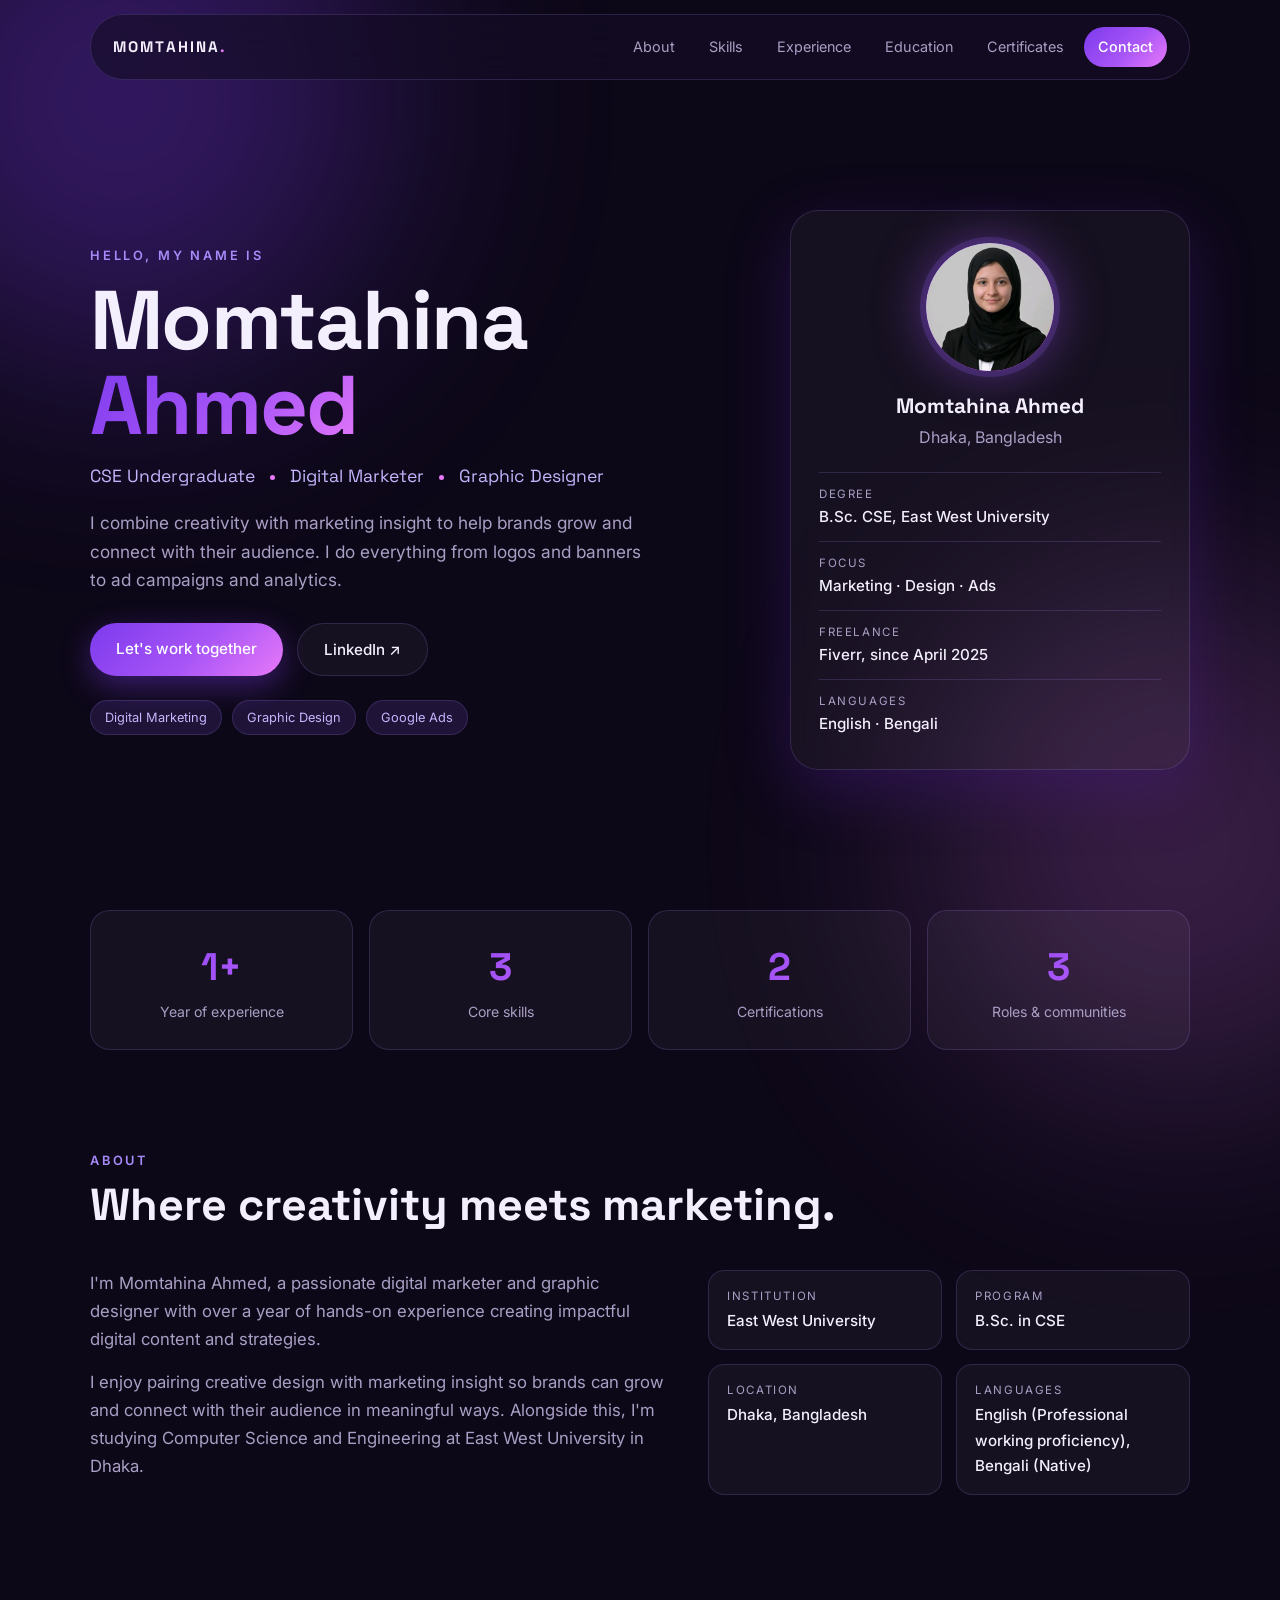
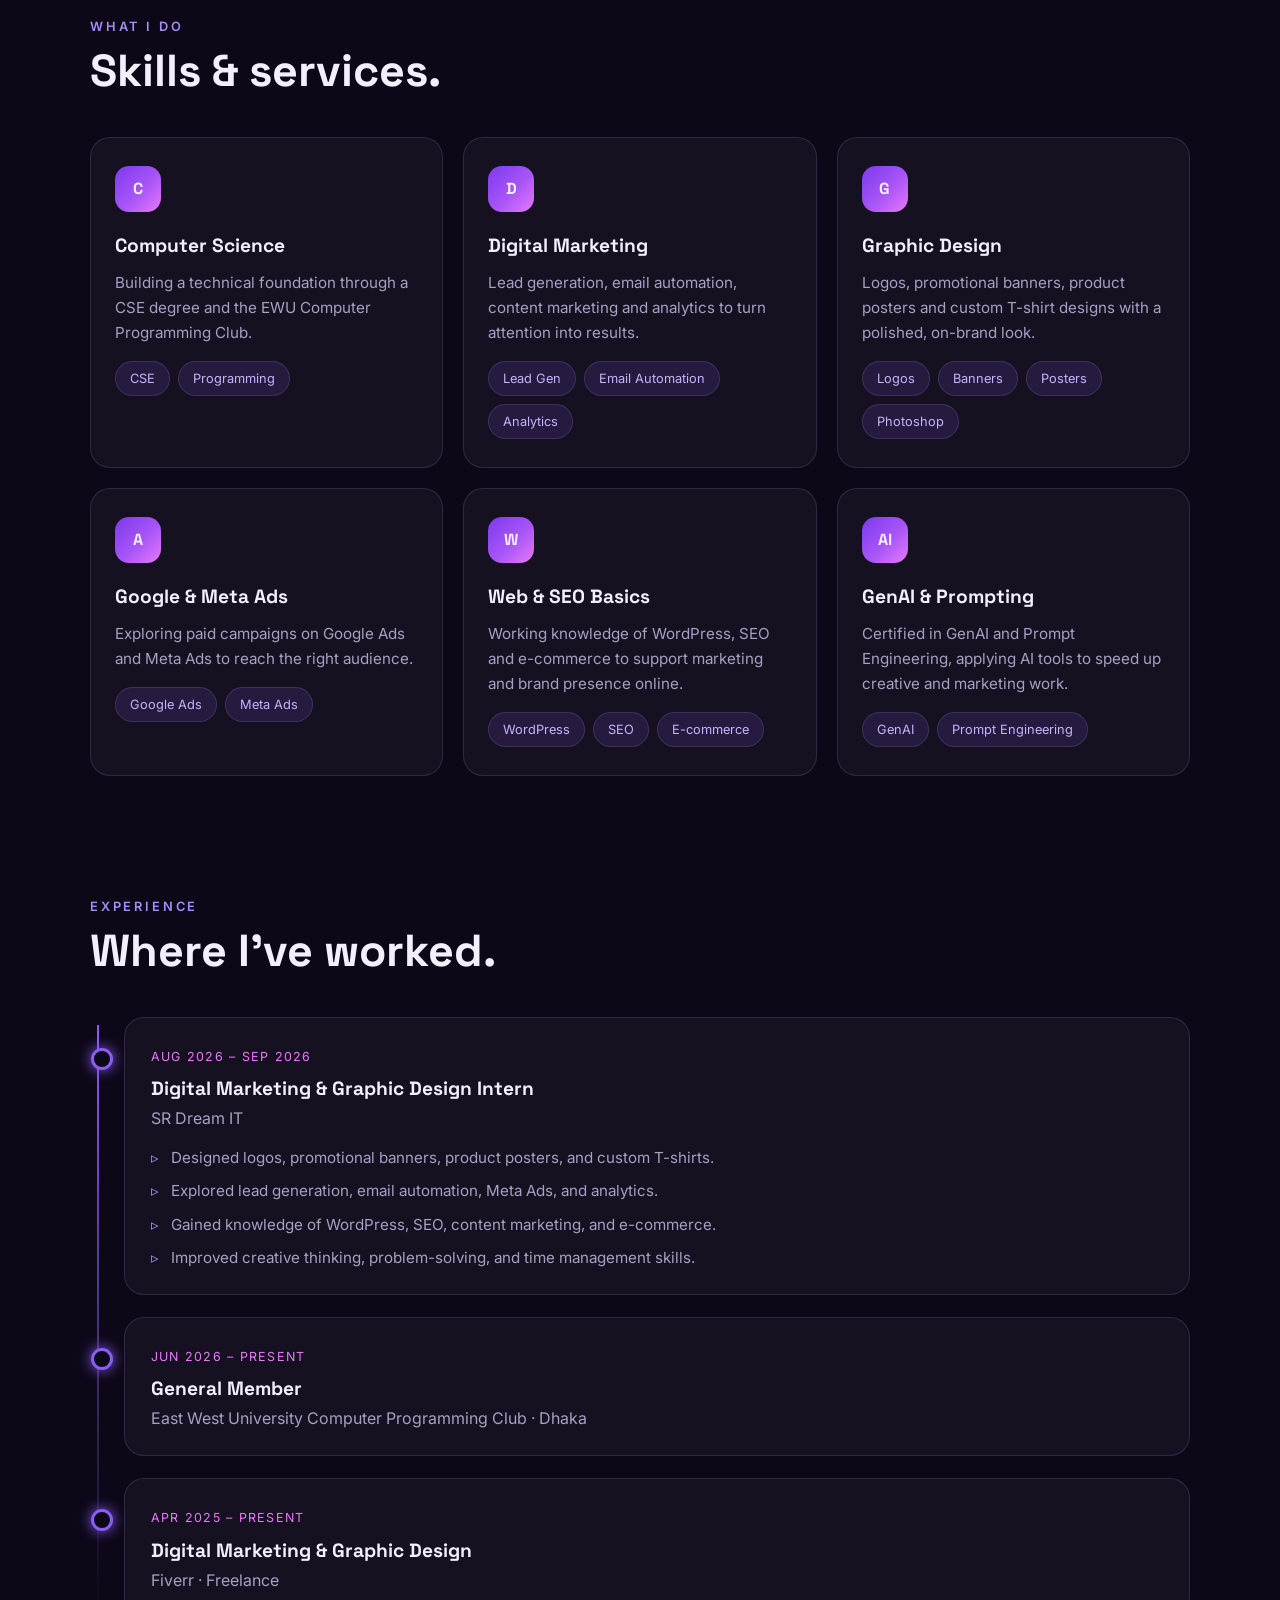
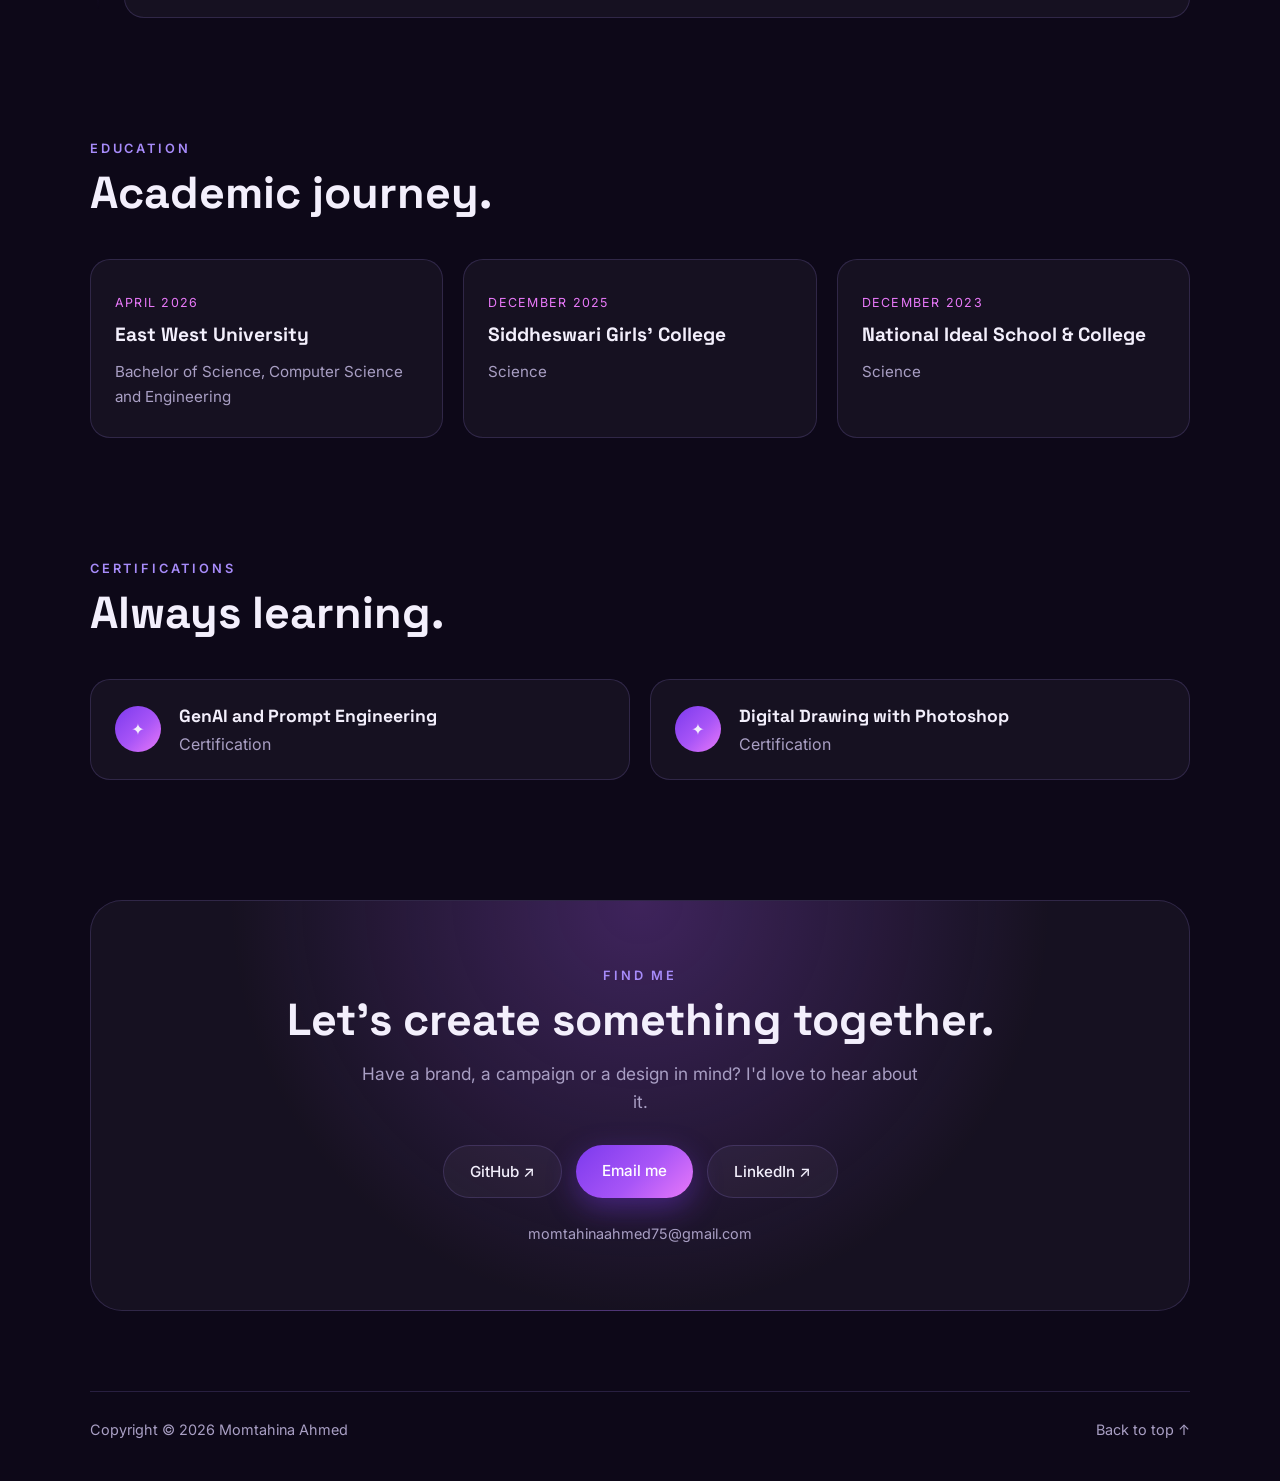
==== index.html @ 81200d0f "initial commit" ====
<!DOCTYPE html>
<html lang="en">
<head>
  <meta charset="UTF-8">
  <meta name="viewport" content="width=device-width, initial-scale=1.0">
  <title>Momtahina Ahmed | Digital Marketer & Graphic Designer</title>
  <meta name="description" content="Momtahina Ahmed — CSE undergraduate at East West University, digital marketer and graphic designer based in Dhaka, Bangladesh.">
  <meta name="theme-color" content="#7c3aed">
  <link rel="icon" href="favicon.ico" sizes="any">
  <link rel="shortcut icon" href="favicon.ico" type="image/x-icon">
  <link rel="preconnect" href="https://fonts.googleapis.com">
  <link rel="preconnect" href="https://fonts.gstatic.com" crossorigin>
  <link href="https://fonts.googleapis.com/css2?family=Inter:wght@400;500;600&family=Space+Grotesk:wght@500;600;700&display=swap" rel="stylesheet">
  <link rel="stylesheet" href="style.css">
</head>
<body>
  <div class="bg-glow glow-1"></div>
  <div class="bg-glow glow-2"></div>

  <header class="nav" id="nav">
    <a href="#home" class="brand">MOMTAHINA<span>.</span></a>
    <nav class="nav-links" id="navLinks">
      <a href="#about">About</a>
      <a href="#skills">Skills</a>
      <a href="#experience">Experience</a>
      <a href="#education">Education</a>
      <a href="#certifications">Certificates</a>
      <a href="#contact" class="nav-cta">Contact</a>
    </nav>
    <button class="menu-btn" id="menuBtn" aria-label="Toggle menu" aria-expanded="false">
      <span></span><span></span><span></span>
    </button>
  </header>

  <main>
    <section class="hero" id="home">
      <div class="hero-text reveal">
        <p class="eyebrow">Hello, my name is</p>
        <h1>Momtahina <em>Ahmed</em></h1>
        <p class="role">CSE Undergraduate <span class="dot"></span> Digital Marketer <span class="dot"></span> Graphic Designer</p>
        <p class="lead">I combine creativity with marketing insight to help brands grow and connect with their audience. I do everything from logos and banners to ad campaigns and analytics.</p>
        <div class="hero-actions">
          <a href="#contact" class="btn btn-primary">Let's work together</a>
          <a href="https://www.linkedin.com/in/momtahinaahmed/" target="_blank" rel="noopener" class="btn btn-ghost">LinkedIn ↗</a>
        </div>
        <div class="chips">
          <span>Digital Marketing</span>
          <span>Graphic Design</span>
          <span>Google Ads</span>
        </div>
      </div>

      <div class="hero-card reveal">
        <div class="avatar">
          <img src="assests/img/PFP.jfif" alt="Momtahina Ahmed" width="128" height="128">
          <span class="avatar-fallback">MA</span>
        </div>
        <h3>Momtahina Ahmed</h3>
        <p class="muted">Dhaka, Bangladesh</p>
        <ul class="snapshot">
          <li><span>Degree</span><strong>B.Sc. CSE, East West University</strong></li>
          <li><span>Focus</span><strong>Marketing · Design · Ads</strong></li>
          <li><span>Freelance</span><strong>Fiverr, since April 2025</strong></li>
          <li><span>Languages</span><strong>English · Bengali</strong></li>
        </ul>
      </div>
    </section>

    <section class="stats reveal">
      <div class="stat"><strong data-count="1" data-suffix="+">0</strong><span>Year of experience</span></div>
      <div class="stat"><strong data-count="3">0</strong><span>Core skills</span></div>
      <div class="stat"><strong data-count="2">0</strong><span>Certifications</span></div>
      <div class="stat"><strong data-count="3">0</strong><span>Roles & communities</span></div>
    </section>

    <section class="section" id="about">
      <div class="section-head reveal">
        <p class="eyebrow">About</p>
        <h2>Where creativity meets marketing.</h2>
      </div>
      <div class="about-grid">
        <div class="about-text reveal">
          <p>I'm Momtahina Ahmed, a passionate digital marketer and graphic designer with over a year of hands-on experience creating impactful digital content and strategies.</p>
          <p>I enjoy pairing creative design with marketing insight so brands can grow and connect with their audience in meaningful ways. Alongside this, I'm studying Computer Science and Engineering at East West University in Dhaka.</p>
        </div>
        <div class="about-facts reveal">
          <div class="fact"><span>Institution</span><strong>East West University</strong></div>
          <div class="fact"><span>Program</span><strong>B.Sc. in CSE</strong></div>
          <div class="fact"><span>Location</span><strong>Dhaka, Bangladesh</strong></div>
          <div class="fact"><span>Languages</span><strong>English (Professional working proficiency), Bengali (Native)</strong></div>
        </div>
      </div>
    </section>

    <section class="section" id="skills">
      <div class="section-head reveal">
        <p class="eyebrow">What I do</p>
        <h2>Skills & services.</h2>
      </div>
      <div class="card-grid">
        <article class="card reveal">
          <div class="icon">C</div>
          <h3>Computer Science</h3>
          <p>Building a technical foundation through a CSE degree and the EWU Computer Programming Club.</p>
          <div class="tags"><span>CSE</span><span>Programming</span></div>
        </article>
        <article class="card reveal">
          <div class="icon">D</div>
          <h3>Digital Marketing</h3>
          <p>Lead generation, email automation, content marketing and analytics to turn attention into results.</p>
          <div class="tags"><span>Lead Gen</span><span>Email Automation</span><span>Analytics</span></div>
        </article>
        <article class="card reveal">
          <div class="icon">G</div>
          <h3>Graphic Design</h3>
          <p>Logos, promotional banners, product posters and custom T-shirt designs with a polished, on-brand look.</p>
          <div class="tags"><span>Logos</span><span>Banners</span><span>Posters</span><span>Photoshop</span></div>
        </article>
        <article class="card reveal">
          <div class="icon">A</div>
          <h3>Google & Meta Ads</h3>
          <p>Exploring paid campaigns on Google Ads and Meta Ads to reach the right audience.</p>
          <div class="tags"><span>Google Ads</span><span>Meta Ads</span></div>
        </article>
        <article class="card reveal">
          <div class="icon">W</div>
          <h3>Web & SEO Basics</h3>
          <p>Working knowledge of WordPress, SEO and e-commerce to support marketing and brand presence online.</p>
          <div class="tags"><span>WordPress</span><span>SEO</span><span>E-commerce</span></div>
        </article>
        <article class="card reveal">
          <div class="icon">AI</div>
          <h3>GenAI & Prompting</h3>
          <p>Certified in GenAI and Prompt Engineering, applying AI tools to speed up creative and marketing work.</p>
          <div class="tags"><span>GenAI</span><span>Prompt Engineering</span></div>
        </article>
      </div>
    </section>

    <section class="section" id="experience">
      <div class="section-head reveal">
        <p class="eyebrow">Experience</p>
        <h2>Where I've worked.</h2>
      </div>
      <div class="timeline">
        <div class="t-item reveal">
          <span class="t-date">Aug 2026 – Sep 2026</span>
          <h3>Digital Marketing & Graphic Design Intern</h3>
          <p class="muted">SR Dream IT</p>
          <ul>
            <li>Designed logos, promotional banners, product posters, and custom T-shirts.</li>
            <li>Explored lead generation, email automation, Meta Ads, and analytics.</li>
            <li>Gained knowledge of WordPress, SEO, content marketing, and e-commerce.</li>
            <li>Improved creative thinking, problem-solving, and time management skills.</li>
          </ul>
        </div>
        <div class="t-item reveal">
          <span class="t-date">Jun 2026 – Present</span>
          <h3>General Member</h3>
          <p class="muted">East West University Computer Programming Club · Dhaka</p>
        </div>
        <div class="t-item reveal">
          <span class="t-date">Apr 2025 – Present</span>
          <h3>Digital Marketing & Graphic Design</h3>
          <p class="muted">Fiverr · Freelance</p>
        </div>
      </div>
    </section>

    <section class="section" id="education">
      <div class="section-head reveal">
        <p class="eyebrow">Education</p>
        <h2>Academic journey.</h2>
      </div>
      <div class="card-grid three">
        <article class="card reveal">
          <span class="t-date">April 2026</span>
          <h3>East West University</h3>
          <p>Bachelor of Science, Computer Science and Engineering</p>
        </article>
        <article class="card reveal">
          <span class="t-date">December 2025</span>
          <h3>Siddheswari Girls' College</h3>
          <p>Science</p>
        </article>
        <article class="card reveal">
          <span class="t-date">December 2023</span>
          <h3>National Ideal School & College</h3>
          <p>Science</p>
        </article>
      </div>
    </section>

    <section class="section" id="certifications">
      <div class="section-head reveal">
        <p class="eyebrow">Certifications</p>
        <h2>Always learning.</h2>
      </div>
      <div class="cert-list">
        <div class="cert reveal"><span class="cert-mark">✦</span><div><h3>GenAI and Prompt Engineering</h3><p class="muted"><a href="https://www.grameenphone.academy/cert/f0b4fb67e7e6">Certification</a></p></div></div>
        <div class="cert reveal"><span class="cert-mark">✦</span><div><h3>Digital Drawing with Photoshop</h3><p class="muted"><a href="https://www.grameenphone.academy/cert/8866f9ad9aca">Certification</a></p></div></div>
      </div>
    </section>

    <section class="section contact" id="contact">
      <div class="contact-box reveal">
        <p class="eyebrow">Find me</p>
        <h2>Let's create something together.</h2>
        <p class="lead">Have a brand, a campaign or a design in mind? I'd love to hear about it.</p>
        <div class="hero-actions center">
          <a href="https://github.com/tahsina07" target="_blank" rel="noopener" class="btn btn-ghost">GitHub ↗</a>
          <a href="mailto:momtahinaahmed75@gmail.com" class="btn btn-primary">Email me</a>
          <a href="https://www.linkedin.com/in/momtahinaahmed/" target="_blank" rel="noopener" class="btn btn-ghost">LinkedIn ↗</a>
        </div>
        <p class="muted small">momtahinaahmed75@gmail.com</p>
      </div>
    </section>
  </main>

  <footer class="footer">
    <p>Copyright © <span id="year">2026</span> Momtahina Ahmed</p>
    <a href="#home" class="to-top">Back to top ↑</a>
  </footer>

  <script src="script.js"></script>
</body>
</html>
---- style.css ----
:root {
  --bg: #0d0818;
  --bg-soft: #150d26;
  --surface: rgba(255, 255, 255, 0.04);
  --surface-strong: rgba(255, 255, 255, 0.07);
  --border: rgba(167, 139, 250, 0.18);
  --text: #f3effc;
  --muted: #a99fc4;
  --purple-300: #c4b5fd;
  --purple-400: #a78bfa;
  --purple-500: #8b5cf6;
  --purple-600: #7c3aed;
  --purple-700: #6d28d9;
  --pink: #e879f9;
  --grad: linear-gradient(135deg, #7c3aed 0%, #a855f7 55%, #e879f9 100%);
  --radius: 20px;
  --font-head: "Space Grotesk", system-ui, sans-serif;
  --font-body: "Inter", system-ui, sans-serif;
}

* { box-sizing: border-box; margin: 0; padding: 0; }
html { scroll-behavior: smooth; scroll-padding-top: 84px; }

body {
  font-family: var(--font-body);
  background: var(--bg);
  color: var(--text);
  line-height: 1.65;
  overflow-x: hidden;
  -webkit-font-smoothing: antialiased;
}

a { color: inherit; text-decoration: none; }
ul { list-style: none; }

.bg-glow {
  position: fixed;
  width: 520px;
  height: 520px;
  border-radius: 50%;
  filter: blur(120px);
  opacity: 0.35;
  z-index: -1;
  pointer-events: none;
}
.glow-1 { background: var(--purple-600); top: -160px; left: -140px; }
.glow-2 { background: var(--pink); bottom: -200px; right: -160px; opacity: 0.2; }

/* NAV */
.nav {
  position: fixed;
  top: 14px;
  left: 50%;
  transform: translateX(-50%);
  width: min(1100px, calc(100% - 28px));
  display: flex;
  align-items: center;
  justify-content: space-between;
  padding: 12px 22px;
  background: rgba(21, 13, 38, 0.65);
  backdrop-filter: blur(16px);
  -webkit-backdrop-filter: blur(16px);
  border: 1px solid var(--border);
  border-radius: 999px;
  z-index: 50;
  transition: box-shadow 0.3s;
}
.nav.scrolled { box-shadow: 0 10px 40px rgba(124, 58, 237, 0.25); }

.brand {
  font-family: var(--font-head);
  font-weight: 700;
  letter-spacing: 0.14em;
  font-size: 0.95rem;
}
.brand span { color: var(--pink); }

.nav-links { display: flex; align-items: center; gap: 6px; }
.nav-links a {
  font-size: 0.9rem;
  color: var(--muted);
  padding: 8px 14px;
  border-radius: 999px;
  transition: color 0.2s, background 0.2s;
}
.nav-links a:hover,
.nav-links a.active { color: var(--text); background: var(--surface-strong); }
.nav-links .nav-cta { background: var(--grad); color: #fff; font-weight: 500; }
.nav-links .nav-cta:hover { filter: brightness(1.1); background: var(--grad); }

.menu-btn {
  display: none;
  background: none;
  border: 0;
  cursor: pointer;
  width: 36px;
  height: 36px;
  flex-direction: column;
  justify-content: center;
  gap: 5px;
  align-items: center;
}
.menu-btn span {
  width: 22px;
  height: 2px;
  background: var(--text);
  border-radius: 2px;
  transition: transform 0.3s, opacity 0.3s;
}
.menu-btn.open span:nth-child(1) { transform: translateY(7px) rotate(45deg); }
.menu-btn.open span:nth-child(2) { opacity: 0; }
.menu-btn.open span:nth-child(3) { transform: translateY(-7px) rotate(-45deg); }

/* LAYOUT */
main, .footer { width: min(1100px, calc(100% - 40px)); margin: 0 auto; }

.section { padding: 90px 0 30px; }
.section-head { margin-bottom: 40px; }
.section-head h2,
.contact-box h2 {
  font-family: var(--font-head);
  font-size: clamp(1.9rem, 4vw, 2.8rem);
  line-height: 1.15;
  margin-top: 8px;
}

.eyebrow {
  font-size: 0.8rem;
  text-transform: uppercase;
  letter-spacing: 0.22em;
  color: var(--purple-400);
  font-weight: 600;
}
.muted { color: var(--muted); }
.small { font-size: 0.9rem; margin-top: 18px; }
.lead { color: var(--muted); font-size: 1.08rem; max-width: 560px; }

/* HERO */
.hero {
  min-height: 100vh;
  display: grid;
  grid-template-columns: 1.3fr 0.8fr;
  gap: 50px;
  align-items: center;
  padding: 130px 0 50px;
}
.hero h1 {
  font-family: var(--font-head);
  font-size: clamp(2.8rem, 7vw, 5.2rem);
  line-height: 1.02;
  margin: 12px 0 14px;
  letter-spacing: -0.02em;
}
.hero h1 em {
  font-style: normal;
  background: var(--grad);
  -webkit-background-clip: text;
  background-clip: text;
  color: transparent;
}
.role {
  font-family: var(--font-head);
  font-size: 1.1rem;
  color: var(--purple-300);
  margin-bottom: 18px;
}
.dot {
  display: inline-block;
  width: 5px;
  height: 5px;
  border-radius: 50%;
  background: var(--pink);
  margin: 0 10px;
  vertical-align: middle;
}
.hero-actions { display: flex; flex-wrap: wrap; gap: 14px; margin: 28px 0 24px; }
.hero-actions.center { justify-content: center; }

.btn {
  display: inline-block;
  padding: 13px 26px;
  border-radius: 999px;
  font-weight: 500;
  font-size: 0.95rem;
  transition: transform 0.25s, box-shadow 0.25s, background 0.25s;
}
.btn:hover { transform: translateY(-3px); }
.btn-primary { background: var(--grad); color: #fff; box-shadow: 0 10px 30px rgba(124, 58, 237, 0.4); }
.btn-primary:hover { box-shadow: 0 14px 40px rgba(168, 85, 247, 0.55); }
.btn-ghost { border: 1px solid var(--border); background: var(--surface); }
.btn-ghost:hover { background: var(--surface-strong); border-color: var(--purple-400); }

.chips { display: flex; flex-wrap: wrap; gap: 10px; }
.chips span, .tags span {
  font-size: 0.8rem;
  padding: 6px 14px;
  border-radius: 999px;
  background: rgba(139, 92, 246, 0.14);
  border: 1px solid var(--border);
  color: var(--purple-300);
}

.hero-card {
  background: var(--surface);
  border: 1px solid var(--border);
  border-radius: 28px;
  padding: 32px 28px;
  text-align: center;
  backdrop-filter: blur(10px);
  box-shadow: 0 20px 60px rgba(76, 29, 149, 0.35);
}
.avatar {
  width: 128px;
  height: 128px;
  margin: 0 auto 18px;
  border-radius: 50%;
  background: var(--grad);
  display: grid;
  place-items: center;
  font-family: var(--font-head);
  font-size: 2.6rem;
  font-weight: 700;
  box-shadow: 0 0 0 6px rgba(139, 92, 246, 0.2), 0 0 50px rgba(168, 85, 247, 0.5);
  animation: float 5s ease-in-out infinite;
}
.avatar { overflow: hidden; }
.avatar img {
  width: 100%;
  height: 100%;
  object-fit: cover;
  display: block;
  border-radius: 50%;
}
.avatar-fallback { display: none; }
.avatar.no-photo img { display: none; }
.avatar.no-photo .avatar-fallback { display: block; }
@keyframes float { 0%, 100% { transform: translateY(0); } 50% { transform: translateY(-8px); } }
.hero-card h3 { font-family: var(--font-head); font-size: 1.3rem; }
.snapshot { margin-top: 22px; text-align: left; display: grid; gap: 12px; }
.snapshot li {
  display: flex;
  flex-direction: column;
  padding-top: 12px;
  border-top: 1px solid var(--border);
}
.snapshot span, .fact span {
  font-size: 0.72rem;
  text-transform: uppercase;
  letter-spacing: 0.14em;
  color: var(--muted);
}
.snapshot strong, .fact strong { font-weight: 500; font-size: 0.95rem; }

/* STATS */
.stats {
  display: grid;
  grid-template-columns: repeat(4, 1fr);
  gap: 16px;
  padding: 10px 0;
}
.stat {
  background: var(--surface);
  border: 1px solid var(--border);
  border-radius: var(--radius);
  padding: 24px 18px;
  text-align: center;
}
.stat strong {
  display: block;
  font-family: var(--font-head);
  font-size: 2.4rem;
  background: var(--grad);
  -webkit-background-clip: text;
  background-clip: text;
  color: transparent;
}
.stat span { color: var(--muted); font-size: 0.88rem; }

/* ABOUT */
.about-grid { display: grid; grid-template-columns: 1.2fr 1fr; gap: 40px; align-items: start; }
.about-text p { color: var(--muted); font-size: 1.05rem; margin-bottom: 16px; }
.about-facts { display: grid; grid-template-columns: 1fr 1fr; gap: 14px; }
.fact {
  background: var(--surface);
  border: 1px solid var(--border);
  border-radius: 16px;
  padding: 16px 18px;
  display: flex;
  flex-direction: column;
  gap: 2px;
}

/* CARDS */
.card-grid { display: grid; grid-template-columns: repeat(3, 1fr); gap: 20px; }
.card {
  background: var(--surface);
  border: 1px solid var(--border);
  border-radius: var(--radius);
  padding: 28px 24px;
  transition: transform 0.3s, border-color 0.3s, box-shadow 0.3s;
}
.card:hover {
  transform: translateY(-6px);
  border-color: var(--purple-400);
  box-shadow: 0 18px 50px rgba(124, 58, 237, 0.25);
}
.icon {
  width: 46px;
  height: 46px;
  border-radius: 14px;
  background: var(--grad);
  display: grid;
  place-items: center;
  font-family: var(--font-head);
  font-weight: 700;
  margin-bottom: 18px;
}
.card h3 { font-family: var(--font-head); font-size: 1.2rem; margin-bottom: 8px; }
.card p { color: var(--muted); font-size: 0.95rem; }
.tags { display: flex; flex-wrap: wrap; gap: 8px; margin-top: 16px; }

/* TIMELINE */
.timeline { position: relative; padding-left: 34px; display: grid; gap: 22px; }
.timeline::before {
  content: "";
  position: absolute;
  left: 7px;
  top: 8px;
  bottom: 8px;
  width: 2px;
  background: linear-gradient(to bottom, var(--purple-500), transparent);
}
.t-item {
  position: relative;
  background: var(--surface);
  border: 1px solid var(--border);
  border-radius: var(--radius);
  padding: 24px 26px;
}
.t-item::before {
  content: "";
  position: absolute;
  left: -34px;
  top: 30px;
  width: 16px;
  height: 16px;
  border-radius: 50%;
  background: var(--bg);
  border: 3px solid var(--purple-500);
  box-shadow: 0 0 14px var(--purple-500);
}
.t-date {
  display: inline-block;
  font-size: 0.78rem;
  letter-spacing: 0.1em;
  text-transform: uppercase;
  color: var(--pink);
  margin-bottom: 6px;
}
.t-item h3 { font-family: var(--font-head); font-size: 1.2rem; }
.t-item ul { margin-top: 14px; display: grid; gap: 8px; }
.t-item li {
  position: relative;
  padding-left: 20px;
  color: var(--muted);
  font-size: 0.95rem;
}
.t-item li::before { content: "▹"; position: absolute; left: 0; color: var(--purple-400); }

/* CERTS */
.cert-list { display: grid; grid-template-columns: repeat(2, 1fr); gap: 20px; }
.cert {
  display: flex;
  align-items: center;
  gap: 18px;
  background: var(--surface);
  border: 1px solid var(--border);
  border-radius: var(--radius);
  padding: 22px 24px;
  transition: border-color 0.3s, transform 0.3s;
}
.cert:hover { border-color: var(--purple-400); transform: translateY(-4px); }
.cert-mark {
  width: 46px;
  height: 46px;
  flex-shrink: 0;
  border-radius: 50%;
  background: var(--grad);
  display: grid;
  place-items: center;
}
.cert h3 { font-family: var(--font-head); font-size: 1.1rem; }

/* CONTACT */
.contact { padding-bottom: 80px; }
.contact-box {
  text-align: center;
  padding: 64px 28px;
  border-radius: 32px;
  border: 1px solid var(--border);
  background:
    radial-gradient(circle at 50% 0%, rgba(168, 85, 247, 0.28), transparent 60%),
    var(--surface);
}
.contact-box .lead { margin: 14px auto 0; }

/* FOOTER */
.footer {
  display: flex;
  justify-content: space-between;
  flex-wrap: wrap;
  gap: 10px;
  padding: 26px 0 40px;
  border-top: 1px solid var(--border);
  color: var(--muted);
  font-size: 0.9rem;
}
.to-top:hover { color: var(--purple-300); }

/* REVEAL */
.reveal { opacity: 0; transform: translateY(26px); transition: opacity 0.7s ease, transform 0.7s ease; }
.reveal.visible { opacity: 1; transform: none; }

/* RESPONSIVE */
@media (max-width: 900px) {
  .hero { grid-template-columns: 1fr; padding-top: 120px; min-height: auto; }
  .hero-card { max-width: 420px; }
  .about-grid { grid-template-columns: 1fr; }
  .card-grid, .card-grid.three { grid-template-columns: repeat(2, 1fr); }
  .stats { grid-template-columns: repeat(2, 1fr); }
}

@media (max-width: 700px) {
  .menu-btn { display: flex; }
  .nav { border-radius: 24px; flex-wrap: wrap; }
  .nav-links {
    display: none;
    flex-direction: column;
    align-items: stretch;
    width: 100%;
    padding-top: 12px;
  }
  .nav-links.open { display: flex; }
  .nav-links a { text-align: center; }
  .card-grid, .card-grid.three, .cert-list { grid-template-columns: 1fr; }
  .about-facts { grid-template-columns: 1fr; }
}

@media (prefers-reduced-motion: reduce) {
  * { animation: none !important; transition: none !important; }
  .reveal { opacity: 1; transform: none; }
  html { scroll-behavior: auto; }
}
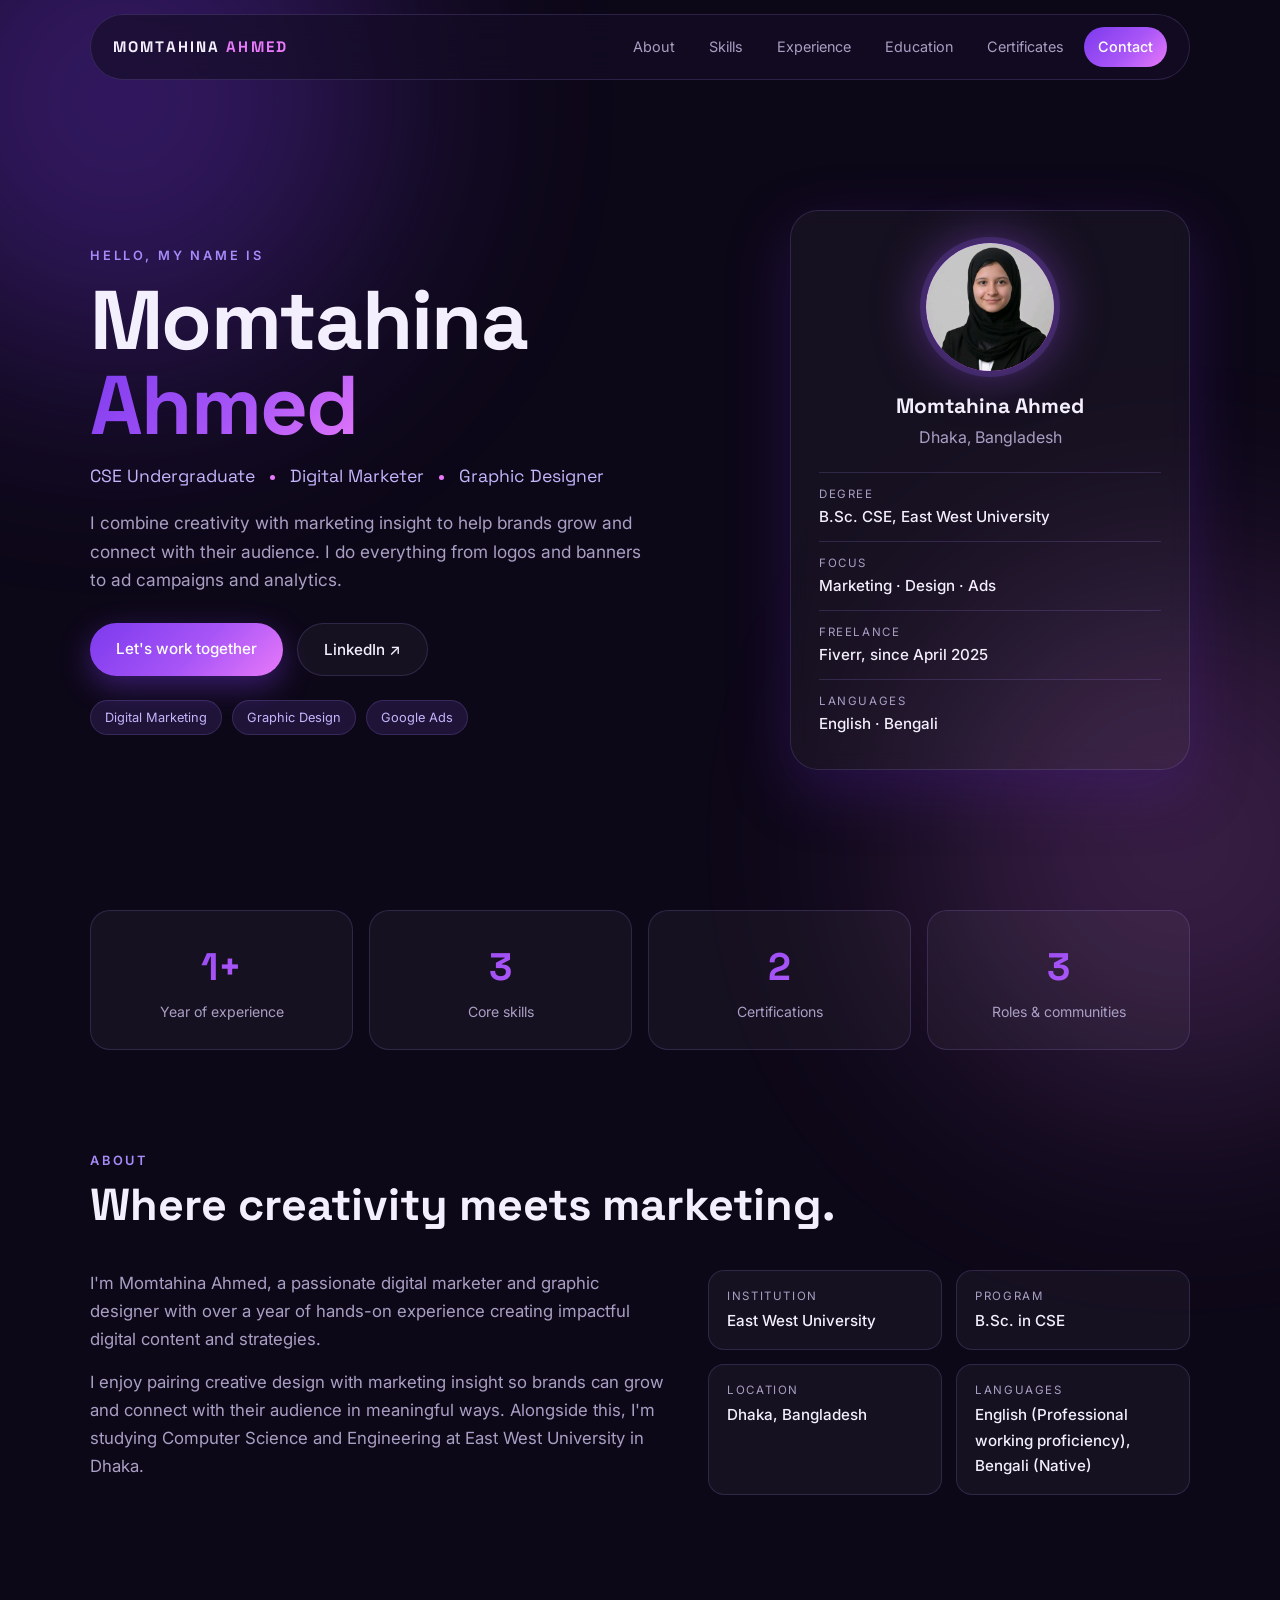
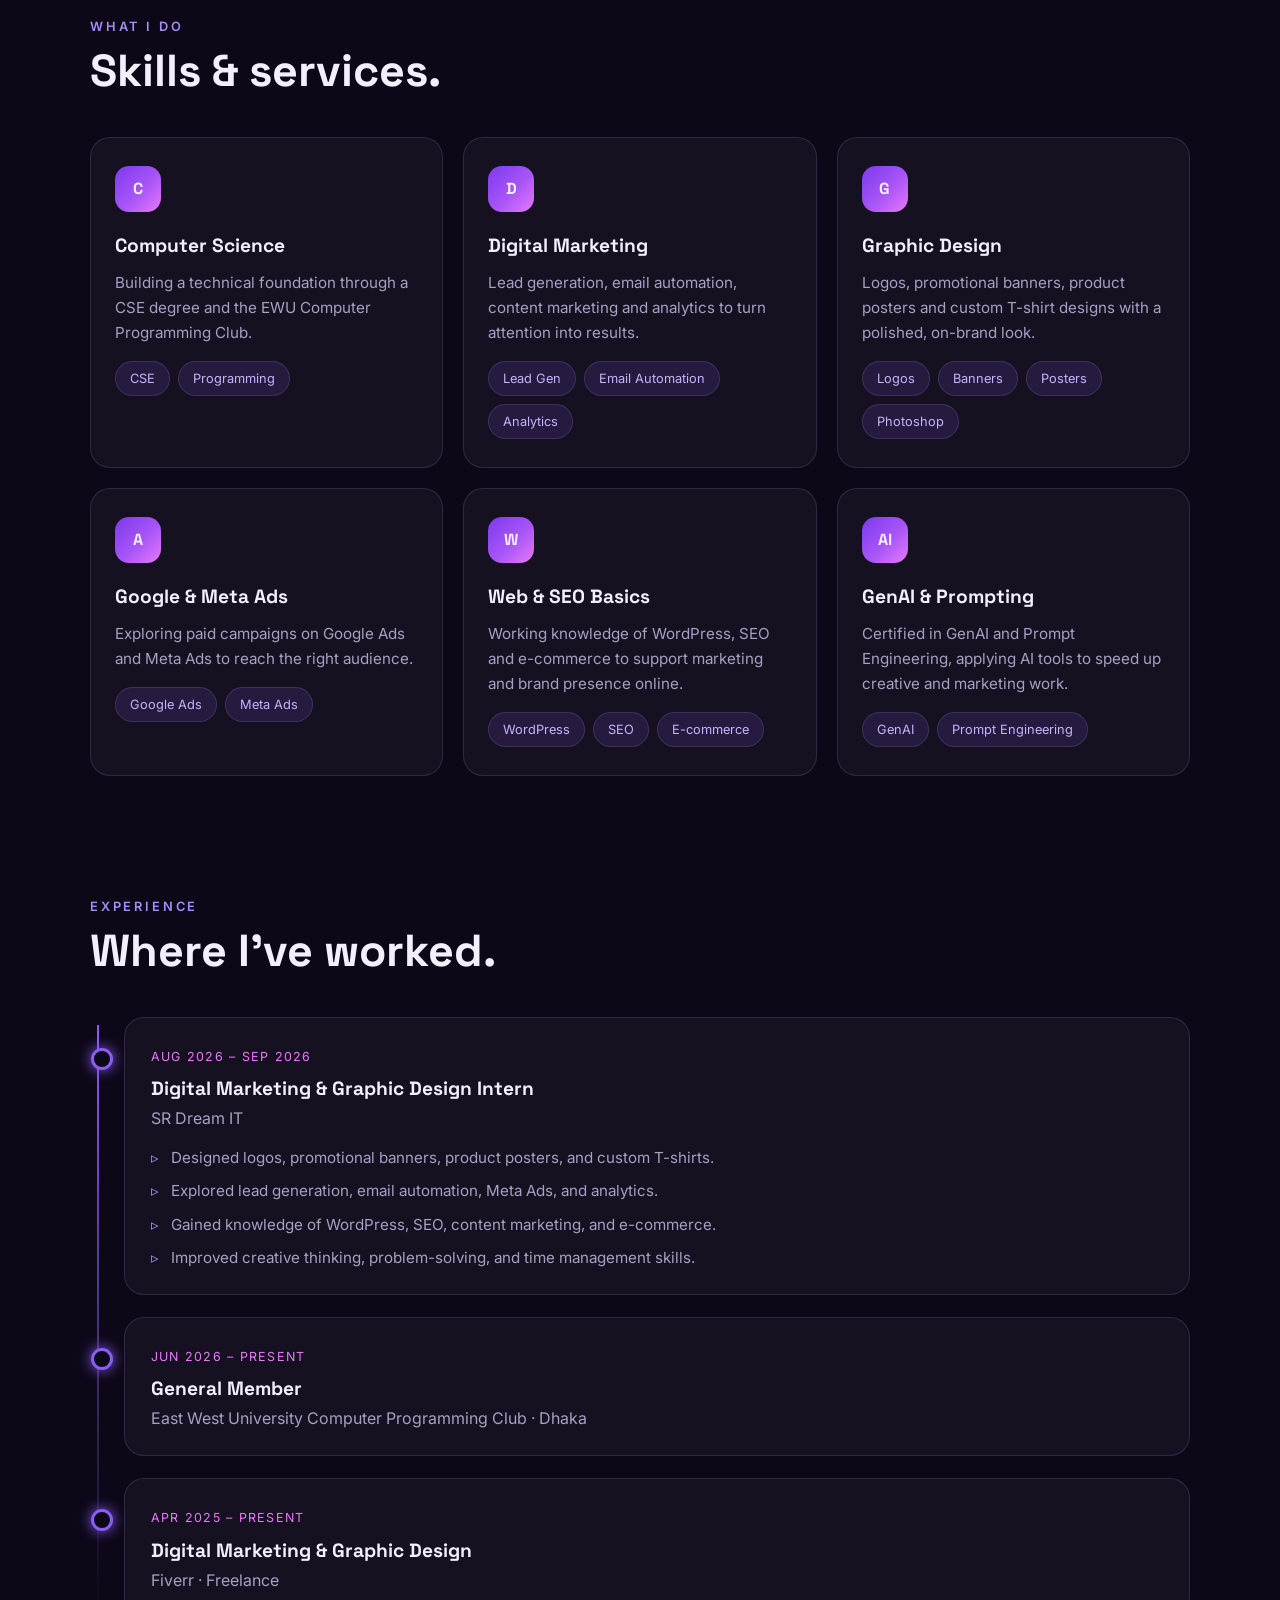
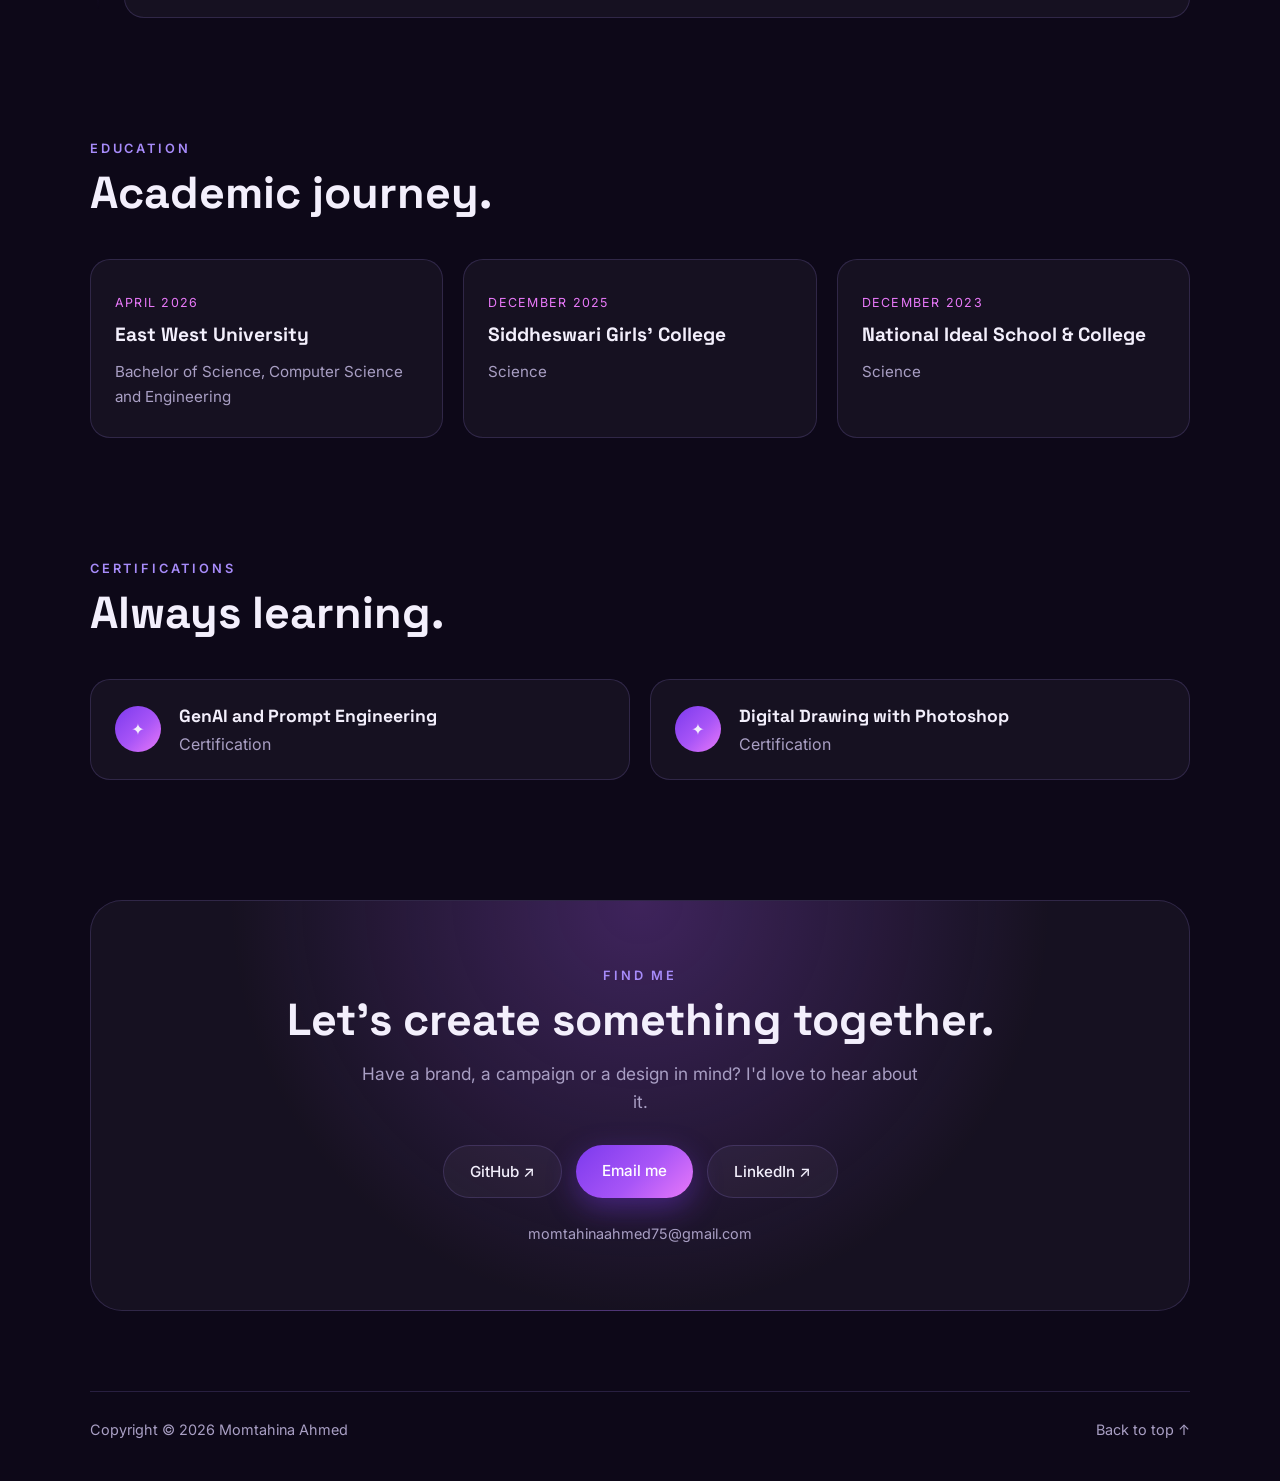
==== commit 8d5c8446: "Changed the hero name" ====
--- a/index.html
+++ b/index.html
@@ -7,18 +7,18 @@
   <meta name="description" content="Momtahina Ahmed — CSE undergraduate at East West University, digital marketer and graphic designer based in Dhaka, Bangladesh.">
   <meta name="theme-color" content="#7c3aed">
   <link rel="icon" href="favicon.ico" sizes="any">
-  <link rel="shortcut icon" href="favicon.ico" type="image/x-icon">
+  <link rel="shortcut icon" href="assests/img/favicon.ico" type="image/x-icon">
   <link rel="preconnect" href="https://fonts.googleapis.com">
   <link rel="preconnect" href="https://fonts.gstatic.com" crossorigin>
   <link href="https://fonts.googleapis.com/css2?family=Inter:wght@400;500;600&family=Space+Grotesk:wght@500;600;700&display=swap" rel="stylesheet">
-  <link rel="stylesheet" href="style.css">
+  <link rel="stylesheet" href="assests/css/style.css">
 </head>
 <body>
   <div class="bg-glow glow-1"></div>
   <div class="bg-glow glow-2"></div>
 
   <header class="nav" id="nav">
-    <a href="#home" class="brand">MOMTAHINA<span>.</span></a>
+    <a href="#home" class="brand">MOMTAHINA<span> AHMED</span></a>
     <nav class="nav-links" id="navLinks">
       <a href="#about">About</a>
       <a href="#skills">Skills</a>
@@ -222,6 +222,6 @@
     <a href="#home" class="to-top">Back to top ↑</a>
   </footer>
 
-  <script src="script.js"></script>
+  <script src="assests/js/script.js"></script>
 </body>
 </html>
--- a/assests/css/style.css
+++ b/assests/css/style.css
@@ -0,0 +1,453 @@
+:root {
+  --bg: #0d0818;
+  --bg-soft: #150d26;
+  --surface: rgba(255, 255, 255, 0.04);
+  --surface-strong: rgba(255, 255, 255, 0.07);
+  --border: rgba(167, 139, 250, 0.18);
+  --text: #f3effc;
+  --muted: #a99fc4;
+  --purple-300: #c4b5fd;
+  --purple-400: #a78bfa;
+  --purple-500: #8b5cf6;
+  --purple-600: #7c3aed;
+  --purple-700: #6d28d9;
+  --pink: #e879f9;
+  --grad: linear-gradient(135deg, #7c3aed 0%, #a855f7 55%, #e879f9 100%);
+  --radius: 20px;
+  --font-head: "Space Grotesk", system-ui, sans-serif;
+  --font-body: "Inter", system-ui, sans-serif;
+}
+
+* { box-sizing: border-box; margin: 0; padding: 0; }
+html { scroll-behavior: smooth; scroll-padding-top: 84px; }
+
+body {
+  font-family: var(--font-body);
+  background: var(--bg);
+  color: var(--text);
+  line-height: 1.65;
+  overflow-x: hidden;
+  -webkit-font-smoothing: antialiased;
+}
+
+a { color: inherit; text-decoration: none; }
+ul { list-style: none; }
+
+.bg-glow {
+  position: fixed;
+  width: 520px;
+  height: 520px;
+  border-radius: 50%;
+  filter: blur(120px);
+  opacity: 0.35;
+  z-index: -1;
+  pointer-events: none;
+}
+.glow-1 { background: var(--purple-600); top: -160px; left: -140px; }
+.glow-2 { background: var(--pink); bottom: -200px; right: -160px; opacity: 0.2; }
+
+/* NAV */
+.nav {
+  position: fixed;
+  top: 14px;
+  left: 50%;
+  transform: translateX(-50%);
+  width: min(1100px, calc(100% - 28px));
+  display: flex;
+  align-items: center;
+  justify-content: space-between;
+  padding: 12px 22px;
+  background: rgba(21, 13, 38, 0.65);
+  backdrop-filter: blur(16px);
+  -webkit-backdrop-filter: blur(16px);
+  border: 1px solid var(--border);
+  border-radius: 999px;
+  z-index: 50;
+  transition: box-shadow 0.3s;
+}
+.nav.scrolled { box-shadow: 0 10px 40px rgba(124, 58, 237, 0.25); }
+
+.brand {
+  font-family: var(--font-head);
+  font-weight: 700;
+  letter-spacing: 0.14em;
+  font-size: 0.95rem;
+}
+.brand span { color: var(--pink); }
+
+.nav-links { display: flex; align-items: center; gap: 6px; }
+.nav-links a {
+  font-size: 0.9rem;
+  color: var(--muted);
+  padding: 8px 14px;
+  border-radius: 999px;
+  transition: color 0.2s, background 0.2s;
+}
+.nav-links a:hover,
+.nav-links a.active { color: var(--text); background: var(--surface-strong); }
+.nav-links .nav-cta { background: var(--grad); color: #fff; font-weight: 500; }
+.nav-links .nav-cta:hover { filter: brightness(1.1); background: var(--grad); }
+
+.menu-btn {
+  display: none;
+  background: none;
+  border: 0;
+  cursor: pointer;
+  width: 36px;
+  height: 36px;
+  flex-direction: column;
+  justify-content: center;
+  gap: 5px;
+  align-items: center;
+}
+.menu-btn span {
+  width: 22px;
+  height: 2px;
+  background: var(--text);
+  border-radius: 2px;
+  transition: transform 0.3s, opacity 0.3s;
+}
+.menu-btn.open span:nth-child(1) { transform: translateY(7px) rotate(45deg); }
+.menu-btn.open span:nth-child(2) { opacity: 0; }
+.menu-btn.open span:nth-child(3) { transform: translateY(-7px) rotate(-45deg); }
+
+/* LAYOUT */
+main, .footer { width: min(1100px, calc(100% - 40px)); margin: 0 auto; }
+
+.section { padding: 90px 0 30px; }
+.section-head { margin-bottom: 40px; }
+.section-head h2,
+.contact-box h2 {
+  font-family: var(--font-head);
+  font-size: clamp(1.9rem, 4vw, 2.8rem);
+  line-height: 1.15;
+  margin-top: 8px;
+}
+
+.eyebrow {
+  font-size: 0.8rem;
+  text-transform: uppercase;
+  letter-spacing: 0.22em;
+  color: var(--purple-400);
+  font-weight: 600;
+}
+.muted { color: var(--muted); }
+.small { font-size: 0.9rem; margin-top: 18px; }
+.lead { color: var(--muted); font-size: 1.08rem; max-width: 560px; }
+
+/* HERO */
+.hero {
+  min-height: 100vh;
+  display: grid;
+  grid-template-columns: 1.3fr 0.8fr;
+  gap: 50px;
+  align-items: center;
+  padding: 130px 0 50px;
+}
+.hero h1 {
+  font-family: var(--font-head);
+  font-size: clamp(2.8rem, 7vw, 5.2rem);
+  line-height: 1.02;
+  margin: 12px 0 14px;
+  letter-spacing: -0.02em;
+}
+.hero h1 em {
+  font-style: normal;
+  background: var(--grad);
+  -webkit-background-clip: text;
+  background-clip: text;
+  color: transparent;
+}
+.role {
+  font-family: var(--font-head);
+  font-size: 1.1rem;
+  color: var(--purple-300);
+  margin-bottom: 18px;
+}
+.dot {
+  display: inline-block;
+  width: 5px;
+  height: 5px;
+  border-radius: 50%;
+  background: var(--pink);
+  margin: 0 10px;
+  vertical-align: middle;
+}
+.hero-actions { display: flex; flex-wrap: wrap; gap: 14px; margin: 28px 0 24px; }
+.hero-actions.center { justify-content: center; }
+
+.btn {
+  display: inline-block;
+  padding: 13px 26px;
+  border-radius: 999px;
+  font-weight: 500;
+  font-size: 0.95rem;
+  transition: transform 0.25s, box-shadow 0.25s, background 0.25s;
+}
+.btn:hover { transform: translateY(-3px); }
+.btn-primary { background: var(--grad); color: #fff; box-shadow: 0 10px 30px rgba(124, 58, 237, 0.4); }
+.btn-primary:hover { box-shadow: 0 14px 40px rgba(168, 85, 247, 0.55); }
+.btn-ghost { border: 1px solid var(--border); background: var(--surface); }
+.btn-ghost:hover { background: var(--surface-strong); border-color: var(--purple-400); }
+
+.chips { display: flex; flex-wrap: wrap; gap: 10px; }
+.chips span, .tags span {
+  font-size: 0.8rem;
+  padding: 6px 14px;
+  border-radius: 999px;
+  background: rgba(139, 92, 246, 0.14);
+  border: 1px solid var(--border);
+  color: var(--purple-300);
+}
+
+.hero-card {
+  background: var(--surface);
+  border: 1px solid var(--border);
+  border-radius: 28px;
+  padding: 32px 28px;
+  text-align: center;
+  backdrop-filter: blur(10px);
+  box-shadow: 0 20px 60px rgba(76, 29, 149, 0.35);
+}
+.avatar {
+  width: 128px;
+  height: 128px;
+  margin: 0 auto 18px;
+  border-radius: 50%;
+  background: var(--grad);
+  display: grid;
+  place-items: center;
+  font-family: var(--font-head);
+  font-size: 2.6rem;
+  font-weight: 700;
+  box-shadow: 0 0 0 6px rgba(139, 92, 246, 0.2), 0 0 50px rgba(168, 85, 247, 0.5);
+  animation: float 5s ease-in-out infinite;
+}
+.avatar { overflow: hidden; }
+.avatar img {
+  width: 100%;
+  height: 100%;
+  object-fit: cover;
+  display: block;
+  border-radius: 50%;
+}
+.avatar-fallback { display: none; }
+.avatar.no-photo img { display: none; }
+.avatar.no-photo .avatar-fallback { display: block; }
+@keyframes float { 0%, 100% { transform: translateY(0); } 50% { transform: translateY(-8px); } }
+.hero-card h3 { font-family: var(--font-head); font-size: 1.3rem; }
+.snapshot { margin-top: 22px; text-align: left; display: grid; gap: 12px; }
+.snapshot li {
+  display: flex;
+  flex-direction: column;
+  padding-top: 12px;
+  border-top: 1px solid var(--border);
+}
+.snapshot span, .fact span {
+  font-size: 0.72rem;
+  text-transform: uppercase;
+  letter-spacing: 0.14em;
+  color: var(--muted);
+}
+.snapshot strong, .fact strong { font-weight: 500; font-size: 0.95rem; }
+
+/* STATS */
+.stats {
+  display: grid;
+  grid-template-columns: repeat(4, 1fr);
+  gap: 16px;
+  padding: 10px 0;
+}
+.stat {
+  background: var(--surface);
+  border: 1px solid var(--border);
+  border-radius: var(--radius);
+  padding: 24px 18px;
+  text-align: center;
+}
+.stat strong {
+  display: block;
+  font-family: var(--font-head);
+  font-size: 2.4rem;
+  background: var(--grad);
+  -webkit-background-clip: text;
+  background-clip: text;
+  color: transparent;
+}
+.stat span { color: var(--muted); font-size: 0.88rem; }
+
+/* ABOUT */
+.about-grid { display: grid; grid-template-columns: 1.2fr 1fr; gap: 40px; align-items: start; }
+.about-text p { color: var(--muted); font-size: 1.05rem; margin-bottom: 16px; }
+.about-facts { display: grid; grid-template-columns: 1fr 1fr; gap: 14px; }
+.fact {
+  background: var(--surface);
+  border: 1px solid var(--border);
+  border-radius: 16px;
+  padding: 16px 18px;
+  display: flex;
+  flex-direction: column;
+  gap: 2px;
+}
+
+/* CARDS */
+.card-grid { display: grid; grid-template-columns: repeat(3, 1fr); gap: 20px; }
+.card {
+  background: var(--surface);
+  border: 1px solid var(--border);
+  border-radius: var(--radius);
+  padding: 28px 24px;
+  transition: transform 0.3s, border-color 0.3s, box-shadow 0.3s;
+}
+.card:hover {
+  transform: translateY(-6px);
+  border-color: var(--purple-400);
+  box-shadow: 0 18px 50px rgba(124, 58, 237, 0.25);
+}
+.icon {
+  width: 46px;
+  height: 46px;
+  border-radius: 14px;
+  background: var(--grad);
+  display: grid;
+  place-items: center;
+  font-family: var(--font-head);
+  font-weight: 700;
+  margin-bottom: 18px;
+}
+.card h3 { font-family: var(--font-head); font-size: 1.2rem; margin-bottom: 8px; }
+.card p { color: var(--muted); font-size: 0.95rem; }
+.tags { display: flex; flex-wrap: wrap; gap: 8px; margin-top: 16px; }
+
+/* TIMELINE */
+.timeline { position: relative; padding-left: 34px; display: grid; gap: 22px; }
+.timeline::before {
+  content: "";
+  position: absolute;
+  left: 7px;
+  top: 8px;
+  bottom: 8px;
+  width: 2px;
+  background: linear-gradient(to bottom, var(--purple-500), transparent);
+}
+.t-item {
+  position: relative;
+  background: var(--surface);
+  border: 1px solid var(--border);
+  border-radius: var(--radius);
+  padding: 24px 26px;
+}
+.t-item::before {
+  content: "";
+  position: absolute;
+  left: -34px;
+  top: 30px;
+  width: 16px;
+  height: 16px;
+  border-radius: 50%;
+  background: var(--bg);
+  border: 3px solid var(--purple-500);
+  box-shadow: 0 0 14px var(--purple-500);
+}
+.t-date {
+  display: inline-block;
+  font-size: 0.78rem;
+  letter-spacing: 0.1em;
+  text-transform: uppercase;
+  color: var(--pink);
+  margin-bottom: 6px;
+}
+.t-item h3 { font-family: var(--font-head); font-size: 1.2rem; }
+.t-item ul { margin-top: 14px; display: grid; gap: 8px; }
+.t-item li {
+  position: relative;
+  padding-left: 20px;
+  color: var(--muted);
+  font-size: 0.95rem;
+}
+.t-item li::before { content: "▹"; position: absolute; left: 0; color: var(--purple-400); }
+
+/* CERTS */
+.cert-list { display: grid; grid-template-columns: repeat(2, 1fr); gap: 20px; }
+.cert {
+  display: flex;
+  align-items: center;
+  gap: 18px;
+  background: var(--surface);
+  border: 1px solid var(--border);
+  border-radius: var(--radius);
+  padding: 22px 24px;
+  transition: border-color 0.3s, transform 0.3s;
+}
+.cert:hover { border-color: var(--purple-400); transform: translateY(-4px); }
+.cert-mark {
+  width: 46px;
+  height: 46px;
+  flex-shrink: 0;
+  border-radius: 50%;
+  background: var(--grad);
+  display: grid;
+  place-items: center;
+}
+.cert h3 { font-family: var(--font-head); font-size: 1.1rem; }
+
+/* CONTACT */
+.contact { padding-bottom: 80px; }
+.contact-box {
+  text-align: center;
+  padding: 64px 28px;
+  border-radius: 32px;
+  border: 1px solid var(--border);
+  background:
+    radial-gradient(circle at 50% 0%, rgba(168, 85, 247, 0.28), transparent 60%),
+    var(--surface);
+}
+.contact-box .lead { margin: 14px auto 0; }
+
+/* FOOTER */
+.footer {
+  display: flex;
+  justify-content: space-between;
+  flex-wrap: wrap;
+  gap: 10px;
+  padding: 26px 0 40px;
+  border-top: 1px solid var(--border);
+  color: var(--muted);
+  font-size: 0.9rem;
+}
+.to-top:hover { color: var(--purple-300); }
+
+/* REVEAL */
+.reveal { opacity: 0; transform: translateY(26px); transition: opacity 0.7s ease, transform 0.7s ease; }
+.reveal.visible { opacity: 1; transform: none; }
+
+/* RESPONSIVE */
+@media (max-width: 900px) {
+  .hero { grid-template-columns: 1fr; padding-top: 120px; min-height: auto; }
+  .hero-card { max-width: 420px; }
+  .about-grid { grid-template-columns: 1fr; }
+  .card-grid, .card-grid.three { grid-template-columns: repeat(2, 1fr); }
+  .stats { grid-template-columns: repeat(2, 1fr); }
+}
+
+@media (max-width: 700px) {
+  .menu-btn { display: flex; }
+  .nav { border-radius: 24px; flex-wrap: wrap; }
+  .nav-links {
+    display: none;
+    flex-direction: column;
+    align-items: stretch;
+    width: 100%;
+    padding-top: 12px;
+  }
+  .nav-links.open { display: flex; }
+  .nav-links a { text-align: center; }
+  .card-grid, .card-grid.three, .cert-list { grid-template-columns: 1fr; }
+  .about-facts { grid-template-columns: 1fr; }
+}
+
+@media (prefers-reduced-motion: reduce) {
+  * { animation: none !important; transition: none !important; }
+  .reveal { opacity: 1; transform: none; }
+  html { scroll-behavior: auto; }
+}
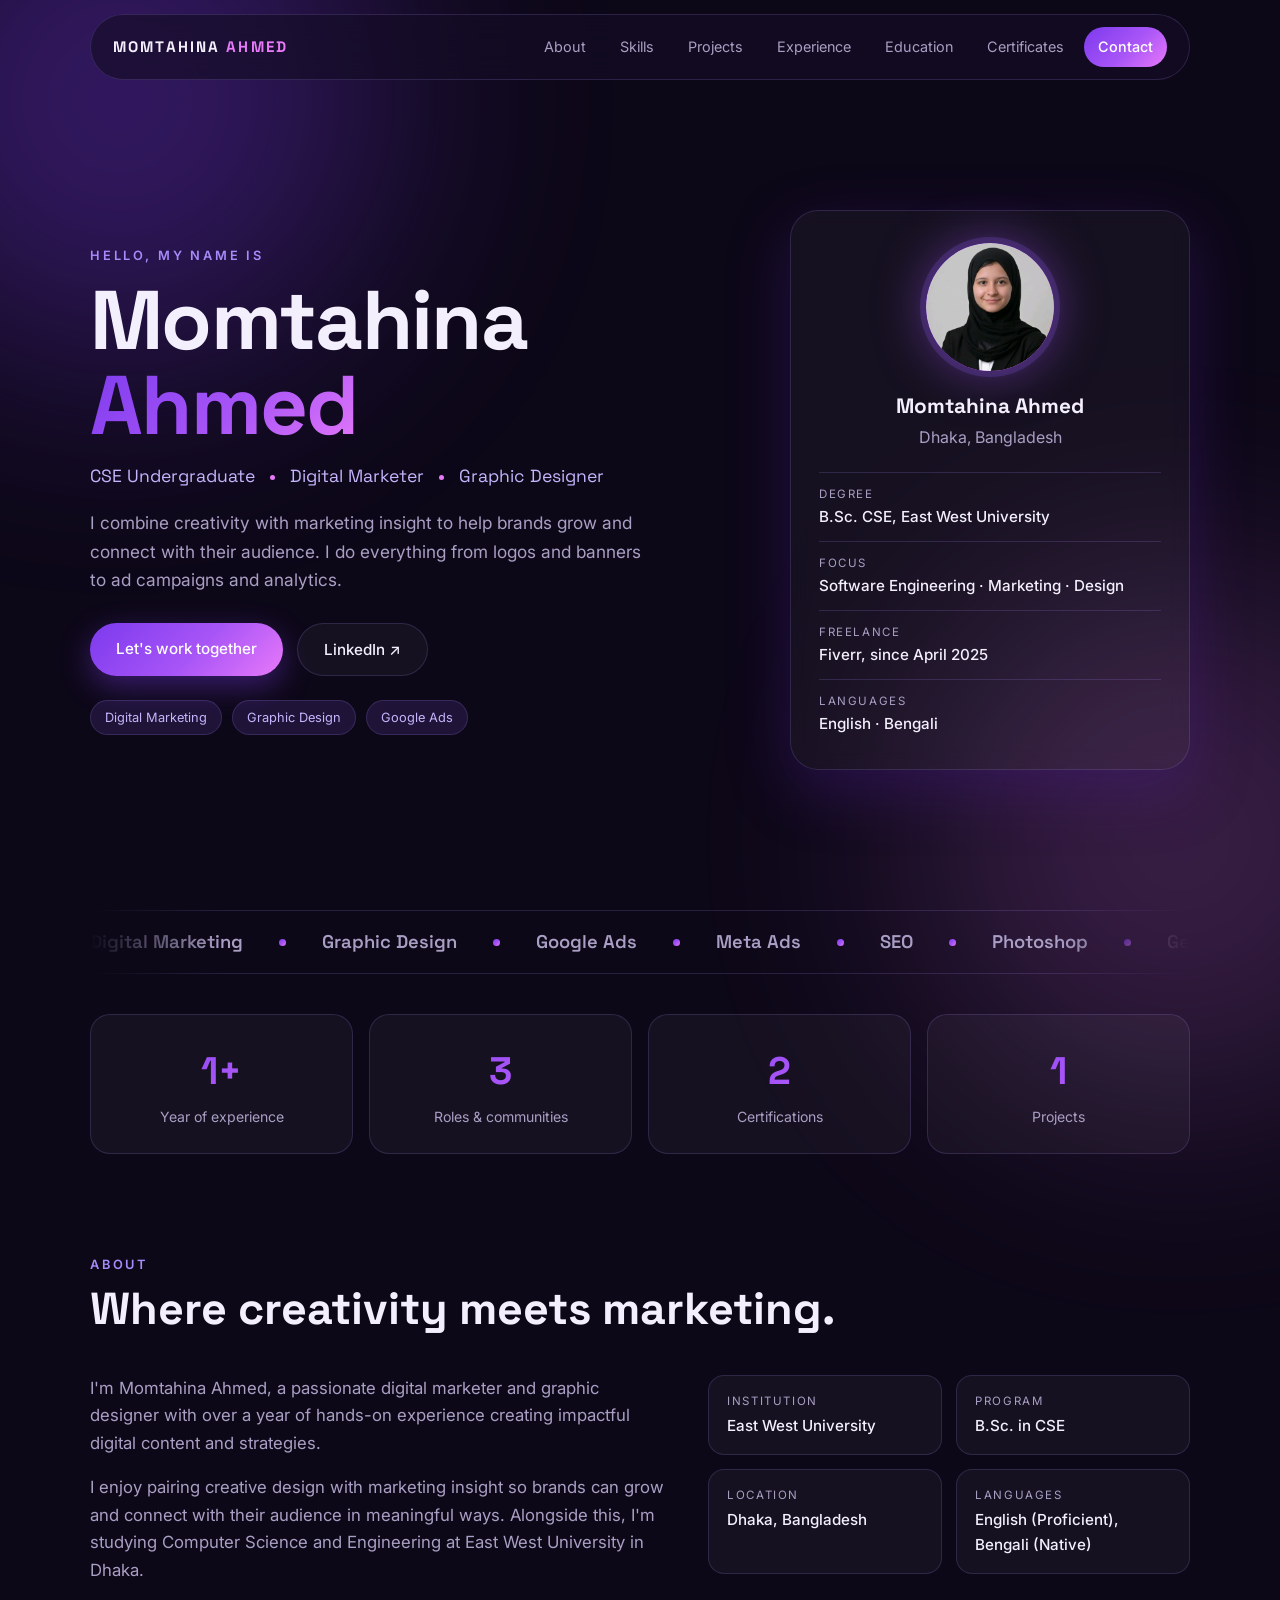
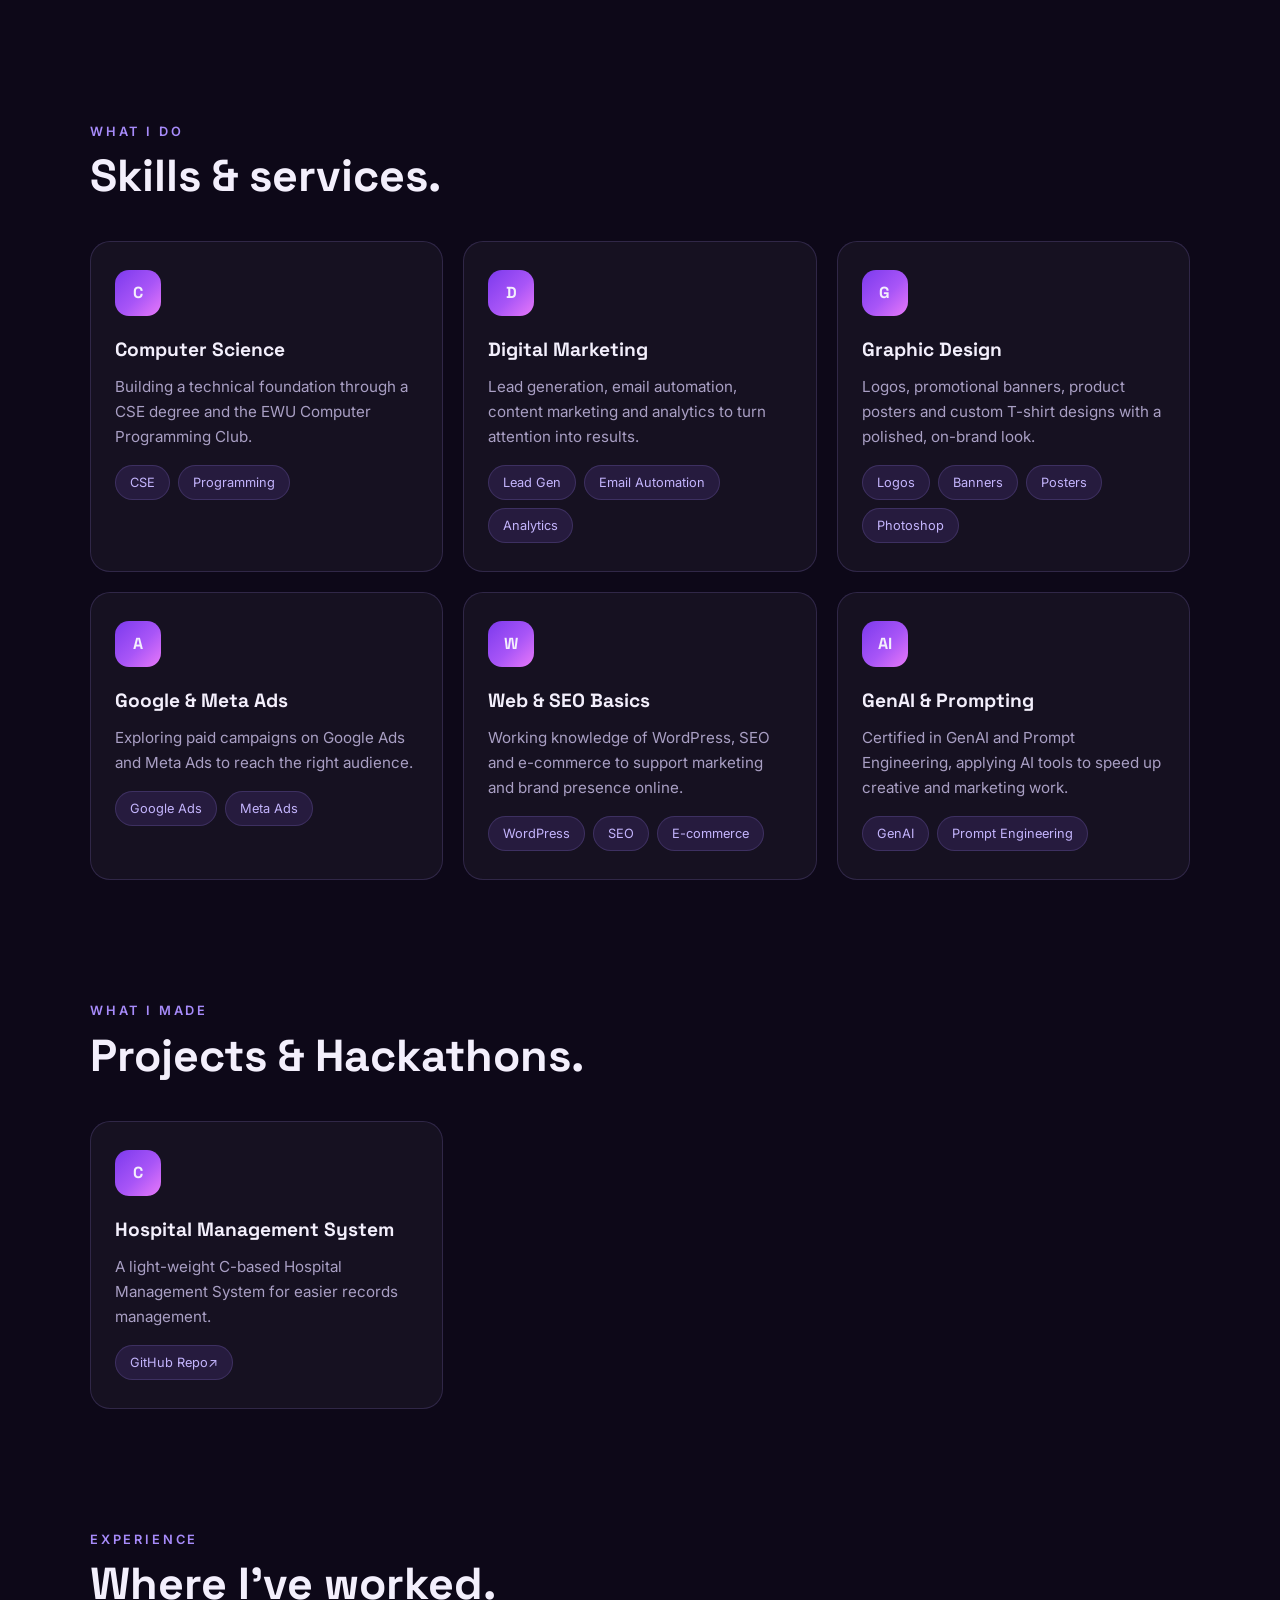
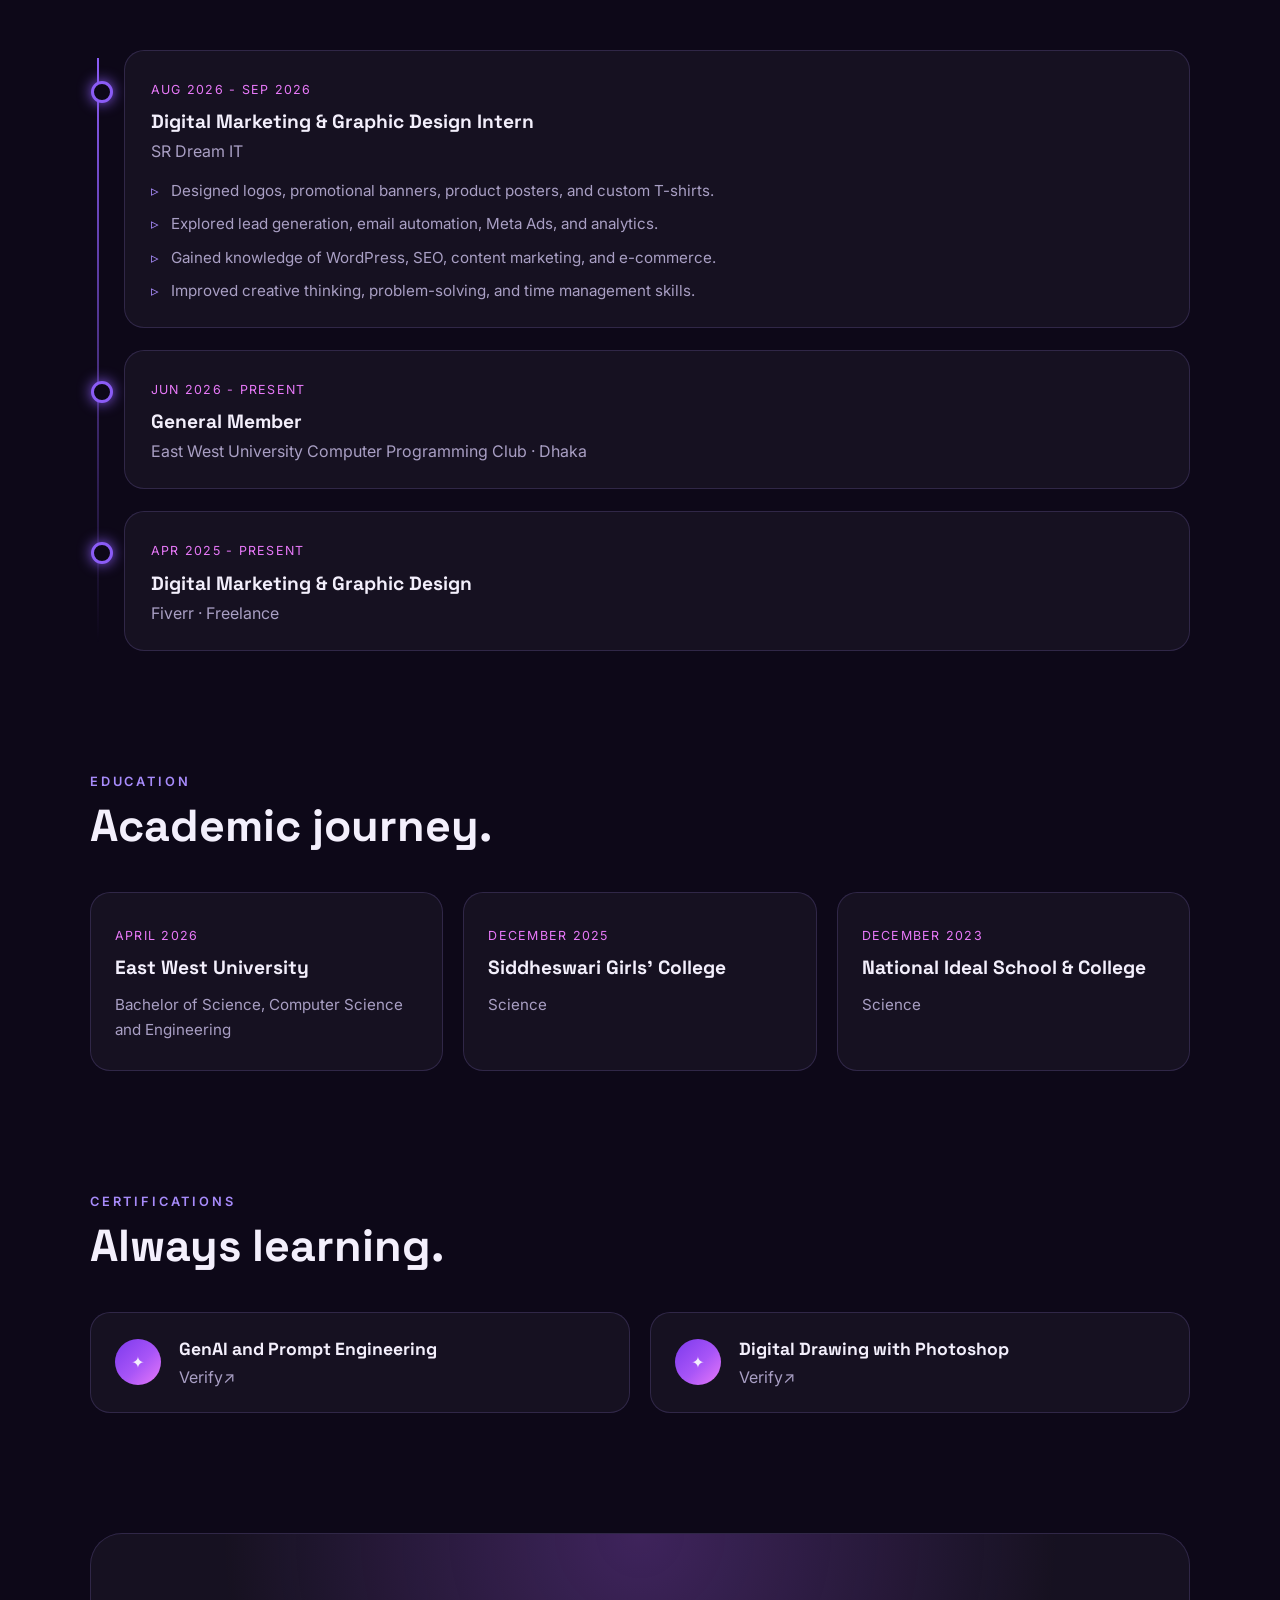
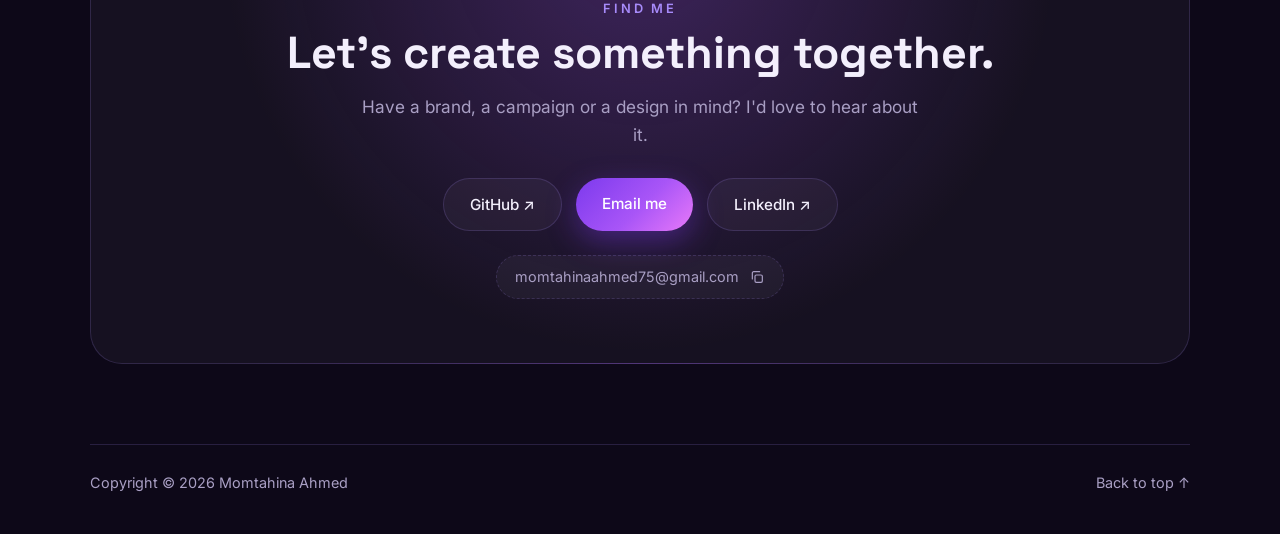
==== commit be8d209c: "Polished the UI Animations" ====
--- a/index.html
+++ b/index.html
@@ -1,19 +1,63 @@
 <!DOCTYPE html>
 <html lang="en">
+
 <head>
   <meta charset="UTF-8">
   <meta name="viewport" content="width=device-width, initial-scale=1.0">
-  <title>Momtahina Ahmed | Digital Marketer & Graphic Designer</title>
-  <meta name="description" content="Momtahina Ahmed — CSE undergraduate at East West University, digital marketer and graphic designer based in Dhaka, Bangladesh.">
+
+  <title>Momtahina Ahmed | Digital Marketer, Graphic Designer & Aspiring Software Engineer</title>
+  <meta name="description"
+    content="Momtahina Ahmed is an aspiring software engineer, digital marketer and graphic designer from Dhaka, Bangladesh, and a CSE undergraduate at East West University. See her work in Google Ads, Meta Ads, SEO and design.">
+  <meta name="author" content="Momtahina Ahmed">
+  <meta name="robots" content="index, follow, max-image-preview:large">
+  <link rel="canonical" href="https://momtahinaahmed.vercel.app/">
   <meta name="theme-color" content="#7c3aed">
-  <link rel="icon" href="favicon.ico" sizes="any">
+
+  <meta property="og:type" content="website">
+  <meta property="og:site_name" content="Momtahina Ahmed">
+  <meta property="og:title" content="Momtahina Ahmed | Digital Marketer, Graphic Designer & Aspiring Software Engineer">
+  <meta property="og:description"
+    content="An aspiring software engineer, Digital marketer and graphic designer from Dhaka, Bangladesh. CSE undergraduate at East West University.">
+  <meta property="og:url" content="https://momtahinaahmed.vercel.app/">
+  <meta property="og:image" content="https://momtahinaahmed.vercel.app/assests/img/og-image.jpg">
+  <meta property="og:image:width" content="1200">
+  <meta property="og:image:height" content="630">
+  <meta name="twitter:card" content="summary_large_image">
+  <meta name="twitter:title" content="Momtahina Ahmed | Digital Marketer & Graphic Designer">
+  <meta name="twitter:description" content="Digital marketer and graphic designer from Dhaka, Bangladesh.">
+  <meta name="twitter:image" content="https://momtahinaahmed.vercel.app/assests/img/og-image.jpg">
+
+  <link rel="icon" href="assests/img/favicon.ico" sizes="any">
   <link rel="shortcut icon" href="assests/img/favicon.ico" type="image/x-icon">
+
   <link rel="preconnect" href="https://fonts.googleapis.com">
   <link rel="preconnect" href="https://fonts.gstatic.com" crossorigin>
-  <link href="https://fonts.googleapis.com/css2?family=Inter:wght@400;500;600&family=Space+Grotesk:wght@500;600;700&display=swap" rel="stylesheet">
+  <link
+    href="https://fonts.googleapis.com/css2?family=Inter:wght@400;500;600&family=Space+Grotesk:wght@500;600;700&display=swap"
+    rel="stylesheet">
   <link rel="stylesheet" href="assests/css/style.css">
+
+  <script type="application/ld+json">
+  {
+    "@context": "https://schema.org",
+    "@type": "Person",
+    "name": "Momtahina Ahmed",
+    "url": "https://momtahinaahmed.vercel.app/",
+    "image": "https://momtahinaahmed.vercel.app/assests/img/og-image.jpg",
+    "jobTitle": "Aspiring Software Engineer, Digital Marketer & Graphic Designer",
+    "address": { "@type": "PostalAddress", "addressLocality": "Dhaka", "addressCountry": "BD" },
+    "alumniOf": { "@type": "CollegeOrUniversity", "name": "East West University" },
+    "knowsAbout": ["Digital Marketing", "Graphic Design", "Google Ads", "Meta Ads", "SEO", "Photoshop", "GenAI"],
+    "sameAs": [
+      "https://www.linkedin.com/in/momtahinaahmed/",
+      "https://github.com/momtahinaahmed"
+    ]
+  }
+  </script>
 </head>
+
 <body>
+  <div class="scroll-progress" id="progress"></div>
   <div class="bg-glow glow-1"></div>
   <div class="bg-glow glow-2"></div>
 
@@ -22,6 +66,7 @@
     <nav class="nav-links" id="navLinks">
       <a href="#about">About</a>
       <a href="#skills">Skills</a>
+      <a href="#projects">Projects</a>
       <a href="#experience">Experience</a>
       <a href="#education">Education</a>
       <a href="#certifications">Certificates</a>
@@ -37,11 +82,14 @@
       <div class="hero-text reveal">
         <p class="eyebrow">Hello, my name is</p>
         <h1>Momtahina <em>Ahmed</em></h1>
-        <p class="role">CSE Undergraduate <span class="dot"></span> Digital Marketer <span class="dot"></span> Graphic Designer</p>
-        <p class="lead">I combine creativity with marketing insight to help brands grow and connect with their audience. I do everything from logos and banners to ad campaigns and analytics.</p>
+        <p class="role">CSE Undergraduate <span class="dot"></span> Digital Marketer <span class="dot"></span> Graphic
+          Designer</p>
+        <p class="lead">I combine creativity with marketing insight to help brands grow and connect with their audience.
+          I do everything from logos and banners to ad campaigns and analytics.</p>
         <div class="hero-actions">
           <a href="#contact" class="btn btn-primary">Let's work together</a>
-          <a href="https://www.linkedin.com/in/momtahinaahmed/" target="_blank" rel="noopener" class="btn btn-ghost">LinkedIn ↗</a>
+          <a href="https://www.linkedin.com/in/momtahinaahmed/" target="_blank" rel="noopener"
+            class="btn btn-ghost">LinkedIn ↗</a>
         </div>
         <div class="chips">
           <span>Digital Marketing</span>
@@ -59,18 +107,27 @@
         <p class="muted">Dhaka, Bangladesh</p>
         <ul class="snapshot">
           <li><span>Degree</span><strong>B.Sc. CSE, East West University</strong></li>
-          <li><span>Focus</span><strong>Marketing · Design · Ads</strong></li>
+          <li><span>Focus</span><strong>Software Engineering · Marketing · Design</strong></li>
           <li><span>Freelance</span><strong>Fiverr, since April 2025</strong></li>
           <li><span>Languages</span><strong>English · Bengali</strong></li>
         </ul>
       </div>
     </section>
 
+    <div class="marquee" aria-hidden="true">
+      <div class="marquee-track">
+        <span>Digital Marketing</span><i></i><span>Graphic Design</span><i></i><span>Google Ads</span><i></i>
+        <span>Meta Ads</span><i></i><span>SEO</span><i></i><span>Photoshop</span><i></i><span>GenAI</span><i></i>
+        <span>Digital Marketing</span><i></i><span>Graphic Design</span><i></i><span>Google Ads</span><i></i>
+        <span>Meta Ads</span><i></i><span>SEO</span><i></i><span>Photoshop</span><i></i><span>GenAI</span><i></i>
+      </div>
+    </div>
+
     <section class="stats reveal">
       <div class="stat"><strong data-count="1" data-suffix="+">0</strong><span>Year of experience</span></div>
-      <div class="stat"><strong data-count="3">0</strong><span>Core skills</span></div>
+      <div class="stat"><strong data-count="3">0</strong><span>Roles & communities</span></div>
       <div class="stat"><strong data-count="2">0</strong><span>Certifications</span></div>
-      <div class="stat"><strong data-count="3">0</strong><span>Roles & communities</span></div>
+      <div class="stat"><strong data-count="1">0</strong><span>Projects</span></div>
     </section>
 
     <section class="section" id="about">
@@ -80,14 +137,17 @@
       </div>
       <div class="about-grid">
         <div class="about-text reveal">
-          <p>I'm Momtahina Ahmed, a passionate digital marketer and graphic designer with over a year of hands-on experience creating impactful digital content and strategies.</p>
-          <p>I enjoy pairing creative design with marketing insight so brands can grow and connect with their audience in meaningful ways. Alongside this, I'm studying Computer Science and Engineering at East West University in Dhaka.</p>
+          <p>I'm Momtahina Ahmed, a passionate digital marketer and graphic designer with over a year of hands-on
+            experience creating impactful digital content and strategies.</p>
+          <p>I enjoy pairing creative design with marketing insight so brands can grow and connect with their audience
+            in meaningful ways. Alongside this, I'm studying Computer Science and Engineering at East West University in
+            Dhaka.</p>
         </div>
         <div class="about-facts reveal">
           <div class="fact"><span>Institution</span><strong>East West University</strong></div>
           <div class="fact"><span>Program</span><strong>B.Sc. in CSE</strong></div>
           <div class="fact"><span>Location</span><strong>Dhaka, Bangladesh</strong></div>
-          <div class="fact"><span>Languages</span><strong>English (Professional working proficiency), Bengali (Native)</strong></div>
+          <div class="fact"><span>Languages</span><strong>English (Proficient), Bengali (Native)</strong></div>
         </div>
       </div>
     </section>
@@ -137,6 +197,22 @@
       </div>
     </section>
 
+    <section class="section" id="projects">
+      <div class="section-head reveal">
+        <p class="eyebrow">What I made</p>
+        <h2>Projects & Hackathons.</h2>
+      </div>
+      <div class="card-grid">
+        <article class="card reveal">
+          <div class="icon">C</div>
+          <h3>Hospital Management System</h3>
+          <p>A light-weight C-based Hospital Management System for easier records management.</p>
+          <div class="tags"><span><a href="https://github.com/imtiyazahmed10/Hospital-Management-System">GitHub
+                Repo↗</a></span></div>
+        </article>
+      </div>
+    </section>
+
     <section class="section" id="experience">
       <div class="section-head reveal">
         <p class="eyebrow">Experience</p>
@@ -144,7 +220,7 @@
       </div>
       <div class="timeline">
         <div class="t-item reveal">
-          <span class="t-date">Aug 2026 – Sep 2026</span>
+          <span class="t-date">Aug 2026 - Sep 2026</span>
           <h3>Digital Marketing & Graphic Design Intern</h3>
           <p class="muted">SR Dream IT</p>
           <ul>
@@ -155,12 +231,12 @@
           </ul>
         </div>
         <div class="t-item reveal">
-          <span class="t-date">Jun 2026 – Present</span>
+          <span class="t-date">Jun 2026 - Present</span>
           <h3>General Member</h3>
           <p class="muted">East West University Computer Programming Club · Dhaka</p>
         </div>
         <div class="t-item reveal">
-          <span class="t-date">Apr 2025 – Present</span>
+          <span class="t-date">Apr 2025 - Present</span>
           <h3>Digital Marketing & Graphic Design</h3>
           <p class="muted">Fiverr · Freelance</p>
         </div>
@@ -197,8 +273,20 @@
         <h2>Always learning.</h2>
       </div>
       <div class="cert-list">
-        <div class="cert reveal"><span class="cert-mark">✦</span><div><h3>GenAI and Prompt Engineering</h3><p class="muted"><a href="https://www.grameenphone.academy/cert/f0b4fb67e7e6">Certification</a></p></div></div>
-        <div class="cert reveal"><span class="cert-mark">✦</span><div><h3>Digital Drawing with Photoshop</h3><p class="muted"><a href="https://www.grameenphone.academy/cert/8866f9ad9aca">Certification</a></p></div></div>
+        <div class="cert reveal"><span class="cert-mark">✦</span>
+          <div>
+            <h3>GenAI and Prompt Engineering</h3>
+            <p class="muted"><a href="https://www.grameenphone.academy/cert/f0b4fb67e7e6" target="_blank">Verify↗</a>
+            </p>
+          </div>
+        </div>
+        <div class="cert reveal"><span class="cert-mark">✦</span>
+          <div>
+            <h3>Digital Drawing with Photoshop</h3>
+            <p class="muted"><a href="https://www.grameenphone.academy/cert/8866f9ad9aca" target="_blank">Verify↗</a>
+            </p>
+          </div>
+        </div>
       </div>
     </section>
 
@@ -210,9 +298,18 @@
         <div class="hero-actions center">
           <a href="https://github.com/tahsina07" target="_blank" rel="noopener" class="btn btn-ghost">GitHub ↗</a>
           <a href="mailto:momtahinaahmed75@gmail.com" class="btn btn-primary">Email me</a>
-          <a href="https://www.linkedin.com/in/momtahinaahmed/" target="_blank" rel="noopener" class="btn btn-ghost">LinkedIn ↗</a>
-        </div>
-        <p class="muted small">momtahinaahmed75@gmail.com</p>
+          <a href="https://www.linkedin.com/in/momtahinaahmed/" target="_blank" rel="noopener"
+            class="btn btn-ghost">LinkedIn ↗</a>
+        </div>
+        <button class="copy-mail" id="copyMail" type="button" data-email="momtahinaahmed75@gmail.com"
+          aria-label="Copy email address">
+          <span id="copyLabel">momtahinaahmed75@gmail.com</span>
+          <svg viewBox="0 0 24 24" width="16" height="16" fill="none" stroke="currentColor" stroke-width="1.8"
+            stroke-linecap="round" stroke-linejoin="round" aria-hidden="true">
+            <rect x="9" y="9" width="11" height="11" rx="2" />
+            <path d="M5 15V6a2 2 0 0 1 2-2h9" />
+          </svg>
+        </button>
       </div>
     </section>
   </main>
@@ -224,4 +321,5 @@
 
   <script src="assests/js/script.js"></script>
 </body>
-</html>
+
+</html>
--- a/assests/css/style.css
+++ b/assests/css/style.css
@@ -18,8 +18,16 @@
   --font-body: "Inter", system-ui, sans-serif;
 }
 
-* { box-sizing: border-box; margin: 0; padding: 0; }
-html { scroll-behavior: smooth; scroll-padding-top: 84px; }
+* {
+  box-sizing: border-box;
+  margin: 0;
+  padding: 0;
+}
+
+html {
+  scroll-behavior: smooth;
+  scroll-padding-top: 84px;
+}
 
 body {
   font-family: var(--font-body);
@@ -30,8 +38,14 @@
   -webkit-font-smoothing: antialiased;
 }
 
-a { color: inherit; text-decoration: none; }
-ul { list-style: none; }
+a {
+  color: inherit;
+  text-decoration: none;
+}
+
+ul {
+  list-style: none;
+}
 
 .bg-glow {
   position: fixed;
@@ -43,8 +57,52 @@
   z-index: -1;
   pointer-events: none;
 }
-.glow-1 { background: var(--purple-600); top: -160px; left: -140px; }
-.glow-2 { background: var(--pink); bottom: -200px; right: -160px; opacity: 0.2; }
+
+.glow-1 {
+  background: var(--purple-600);
+  top: -160px;
+  left: -140px;
+}
+
+.glow-2 {
+  background: var(--pink);
+  bottom: -200px;
+  right: -160px;
+  opacity: 0.2;
+}
+
+/* SCROLLBAR */
+::-webkit-scrollbar {
+  width: 10px;
+}
+
+::-webkit-scrollbar-track {
+  background: var(--bg);
+}
+
+::-webkit-scrollbar-thumb {
+  background: #3b2a63;
+  border-radius: 10px;
+  border: 2px solid var(--bg);
+}
+
+::-webkit-scrollbar-thumb:hover {
+  background: var(--purple-600);
+}
+
+/* SCROLL PROGRESS BAR */
+.scroll-progress {
+  position: fixed;
+  top: 0;
+  left: 0;
+  height: 3px;
+  width: 100%;
+  z-index: 60;
+  background: var(--grad);
+  transform-origin: 0 50%;
+  transform: scaleX(0);
+  box-shadow: 0 0 12px rgba(124, 58, 237, 0.8);
+}
 
 /* NAV */
 .nav {
@@ -65,7 +123,10 @@
   z-index: 50;
   transition: box-shadow 0.3s;
 }
-.nav.scrolled { box-shadow: 0 10px 40px rgba(124, 58, 237, 0.25); }
+
+.nav.scrolled {
+  box-shadow: 0 10px 40px rgba(124, 58, 237, 0.25);
+}
 
 .brand {
   font-family: var(--font-head);
@@ -73,9 +134,17 @@
   letter-spacing: 0.14em;
   font-size: 0.95rem;
 }
-.brand span { color: var(--pink); }
-
-.nav-links { display: flex; align-items: center; gap: 6px; }
+
+.brand span {
+  color: var(--pink);
+}
+
+.nav-links {
+  display: flex;
+  align-items: center;
+  gap: 6px;
+}
+
 .nav-links a {
   font-size: 0.9rem;
   color: var(--muted);
@@ -83,10 +152,23 @@
   border-radius: 999px;
   transition: color 0.2s, background 0.2s;
 }
+
 .nav-links a:hover,
-.nav-links a.active { color: var(--text); background: var(--surface-strong); }
-.nav-links .nav-cta { background: var(--grad); color: #fff; font-weight: 500; }
-.nav-links .nav-cta:hover { filter: brightness(1.1); background: var(--grad); }
+.nav-links a.active {
+  color: var(--text);
+  background: var(--surface-strong);
+}
+
+.nav-links .nav-cta {
+  background: var(--grad);
+  color: #fff;
+  font-weight: 500;
+}
+
+.nav-links .nav-cta:hover {
+  filter: brightness(1.1);
+  background: var(--grad);
+}
 
 .menu-btn {
   display: none;
@@ -100,6 +182,7 @@
   gap: 5px;
   align-items: center;
 }
+
 .menu-btn span {
   width: 22px;
   height: 2px;
@@ -107,15 +190,34 @@
   border-radius: 2px;
   transition: transform 0.3s, opacity 0.3s;
 }
-.menu-btn.open span:nth-child(1) { transform: translateY(7px) rotate(45deg); }
-.menu-btn.open span:nth-child(2) { opacity: 0; }
-.menu-btn.open span:nth-child(3) { transform: translateY(-7px) rotate(-45deg); }
+
+.menu-btn.open span:nth-child(1) {
+  transform: translateY(7px) rotate(45deg);
+}
+
+.menu-btn.open span:nth-child(2) {
+  opacity: 0;
+}
+
+.menu-btn.open span:nth-child(3) {
+  transform: translateY(-7px) rotate(-45deg);
+}
 
 /* LAYOUT */
-main, .footer { width: min(1100px, calc(100% - 40px)); margin: 0 auto; }
-
-.section { padding: 90px 0 30px; }
-.section-head { margin-bottom: 40px; }
+main,
+.footer {
+  width: min(1100px, calc(100% - 40px));
+  margin: 0 auto;
+}
+
+.section {
+  padding: 90px 0 30px;
+}
+
+.section-head {
+  margin-bottom: 40px;
+}
+
 .section-head h2,
 .contact-box h2 {
   font-family: var(--font-head);
@@ -131,9 +233,21 @@
   color: var(--purple-400);
   font-weight: 600;
 }
-.muted { color: var(--muted); }
-.small { font-size: 0.9rem; margin-top: 18px; }
-.lead { color: var(--muted); font-size: 1.08rem; max-width: 560px; }
+
+.muted {
+  color: var(--muted);
+}
+
+.small {
+  font-size: 0.9rem;
+  margin-top: 18px;
+}
+
+.lead {
+  color: var(--muted);
+  font-size: 1.08rem;
+  max-width: 560px;
+}
 
 /* HERO */
 .hero {
@@ -144,6 +258,7 @@
   align-items: center;
   padding: 130px 0 50px;
 }
+
 .hero h1 {
   font-family: var(--font-head);
   font-size: clamp(2.8rem, 7vw, 5.2rem);
@@ -151,6 +266,7 @@
   margin: 12px 0 14px;
   letter-spacing: -0.02em;
 }
+
 .hero h1 em {
   font-style: normal;
   background: var(--grad);
@@ -158,12 +274,14 @@
   background-clip: text;
   color: transparent;
 }
+
 .role {
   font-family: var(--font-head);
   font-size: 1.1rem;
   color: var(--purple-300);
   margin-bottom: 18px;
 }
+
 .dot {
   display: inline-block;
   width: 5px;
@@ -173,8 +291,17 @@
   margin: 0 10px;
   vertical-align: middle;
 }
-.hero-actions { display: flex; flex-wrap: wrap; gap: 14px; margin: 28px 0 24px; }
-.hero-actions.center { justify-content: center; }
+
+.hero-actions {
+  display: flex;
+  flex-wrap: wrap;
+  gap: 14px;
+  margin: 28px 0 24px;
+}
+
+.hero-actions.center {
+  justify-content: center;
+}
 
 .btn {
   display: inline-block;
@@ -184,14 +311,39 @@
   font-size: 0.95rem;
   transition: transform 0.25s, box-shadow 0.25s, background 0.25s;
 }
-.btn:hover { transform: translateY(-3px); }
-.btn-primary { background: var(--grad); color: #fff; box-shadow: 0 10px 30px rgba(124, 58, 237, 0.4); }
-.btn-primary:hover { box-shadow: 0 14px 40px rgba(168, 85, 247, 0.55); }
-.btn-ghost { border: 1px solid var(--border); background: var(--surface); }
-.btn-ghost:hover { background: var(--surface-strong); border-color: var(--purple-400); }
-
-.chips { display: flex; flex-wrap: wrap; gap: 10px; }
-.chips span, .tags span {
+
+.btn:hover {
+  transform: translateY(-3px);
+}
+
+.btn-primary {
+  background: var(--grad);
+  color: #fff;
+  box-shadow: 0 10px 30px rgba(124, 58, 237, 0.4);
+}
+
+.btn-primary:hover {
+  box-shadow: 0 14px 40px rgba(168, 85, 247, 0.55);
+}
+
+.btn-ghost {
+  border: 1px solid var(--border);
+  background: var(--surface);
+}
+
+.btn-ghost:hover {
+  background: var(--surface-strong);
+  border-color: var(--purple-400);
+}
+
+.chips {
+  display: flex;
+  flex-wrap: wrap;
+  gap: 10px;
+}
+
+.chips span,
+.tags span {
   font-size: 0.8rem;
   padding: 6px 14px;
   border-radius: 999px;
@@ -209,6 +361,7 @@
   backdrop-filter: blur(10px);
   box-shadow: 0 20px 60px rgba(76, 29, 149, 0.35);
 }
+
 .avatar {
   width: 128px;
   height: 128px;
@@ -223,7 +376,11 @@
   box-shadow: 0 0 0 6px rgba(139, 92, 246, 0.2), 0 0 50px rgba(168, 85, 247, 0.5);
   animation: float 5s ease-in-out infinite;
 }
-.avatar { overflow: hidden; }
+
+.avatar {
+  overflow: hidden;
+}
+
 .avatar img {
   width: 100%;
   height: 100%;
@@ -231,25 +388,63 @@
   display: block;
   border-radius: 50%;
 }
-.avatar-fallback { display: none; }
-.avatar.no-photo img { display: none; }
-.avatar.no-photo .avatar-fallback { display: block; }
-@keyframes float { 0%, 100% { transform: translateY(0); } 50% { transform: translateY(-8px); } }
-.hero-card h3 { font-family: var(--font-head); font-size: 1.3rem; }
-.snapshot { margin-top: 22px; text-align: left; display: grid; gap: 12px; }
+
+.avatar-fallback {
+  display: none;
+}
+
+.avatar.no-photo img {
+  display: none;
+}
+
+.avatar.no-photo .avatar-fallback {
+  display: block;
+}
+
+@keyframes float {
+
+  0%,
+  100% {
+    transform: translateY(0);
+  }
+
+  50% {
+    transform: translateY(-8px);
+  }
+}
+
+.hero-card h3 {
+  font-family: var(--font-head);
+  font-size: 1.3rem;
+}
+
+.snapshot {
+  margin-top: 22px;
+  text-align: left;
+  display: grid;
+  gap: 12px;
+}
+
 .snapshot li {
   display: flex;
   flex-direction: column;
   padding-top: 12px;
   border-top: 1px solid var(--border);
 }
-.snapshot span, .fact span {
+
+.snapshot span,
+.fact span {
   font-size: 0.72rem;
   text-transform: uppercase;
   letter-spacing: 0.14em;
   color: var(--muted);
 }
-.snapshot strong, .fact strong { font-weight: 500; font-size: 0.95rem; }
+
+.snapshot strong,
+.fact strong {
+  font-weight: 500;
+  font-size: 0.95rem;
+}
 
 /* STATS */
 .stats {
@@ -258,6 +453,7 @@
   gap: 16px;
   padding: 10px 0;
 }
+
 .stat {
   background: var(--surface);
   border: 1px solid var(--border);
@@ -265,6 +461,7 @@
   padding: 24px 18px;
   text-align: center;
 }
+
 .stat strong {
   display: block;
   font-family: var(--font-head);
@@ -274,12 +471,32 @@
   background-clip: text;
   color: transparent;
 }
-.stat span { color: var(--muted); font-size: 0.88rem; }
+
+.stat span {
+  color: var(--muted);
+  font-size: 0.88rem;
+}
 
 /* ABOUT */
-.about-grid { display: grid; grid-template-columns: 1.2fr 1fr; gap: 40px; align-items: start; }
-.about-text p { color: var(--muted); font-size: 1.05rem; margin-bottom: 16px; }
-.about-facts { display: grid; grid-template-columns: 1fr 1fr; gap: 14px; }
+.about-grid {
+  display: grid;
+  grid-template-columns: 1.2fr 1fr;
+  gap: 40px;
+  align-items: start;
+}
+
+.about-text p {
+  color: var(--muted);
+  font-size: 1.05rem;
+  margin-bottom: 16px;
+}
+
+.about-facts {
+  display: grid;
+  grid-template-columns: 1fr 1fr;
+  gap: 14px;
+}
+
 .fact {
   background: var(--surface);
   border: 1px solid var(--border);
@@ -291,7 +508,12 @@
 }
 
 /* CARDS */
-.card-grid { display: grid; grid-template-columns: repeat(3, 1fr); gap: 20px; }
+.card-grid {
+  display: grid;
+  grid-template-columns: repeat(3, 1fr);
+  gap: 20px;
+}
+
 .card {
   background: var(--surface);
   border: 1px solid var(--border);
@@ -299,11 +521,13 @@
   padding: 28px 24px;
   transition: transform 0.3s, border-color 0.3s, box-shadow 0.3s;
 }
+
 .card:hover {
   transform: translateY(-6px);
   border-color: var(--purple-400);
   box-shadow: 0 18px 50px rgba(124, 58, 237, 0.25);
 }
+
 .icon {
   width: 46px;
   height: 46px;
@@ -315,12 +539,33 @@
   font-weight: 700;
   margin-bottom: 18px;
 }
-.card h3 { font-family: var(--font-head); font-size: 1.2rem; margin-bottom: 8px; }
-.card p { color: var(--muted); font-size: 0.95rem; }
-.tags { display: flex; flex-wrap: wrap; gap: 8px; margin-top: 16px; }
+
+.card h3 {
+  font-family: var(--font-head);
+  font-size: 1.2rem;
+  margin-bottom: 8px;
+}
+
+.card p {
+  color: var(--muted);
+  font-size: 0.95rem;
+}
+
+.tags {
+  display: flex;
+  flex-wrap: wrap;
+  gap: 8px;
+  margin-top: 16px;
+}
 
 /* TIMELINE */
-.timeline { position: relative; padding-left: 34px; display: grid; gap: 22px; }
+.timeline {
+  position: relative;
+  padding-left: 34px;
+  display: grid;
+  gap: 22px;
+}
+
 .timeline::before {
   content: "";
   position: absolute;
@@ -330,6 +575,7 @@
   width: 2px;
   background: linear-gradient(to bottom, var(--purple-500), transparent);
 }
+
 .t-item {
   position: relative;
   background: var(--surface);
@@ -337,6 +583,7 @@
   border-radius: var(--radius);
   padding: 24px 26px;
 }
+
 .t-item::before {
   content: "";
   position: absolute;
@@ -349,6 +596,7 @@
   border: 3px solid var(--purple-500);
   box-shadow: 0 0 14px var(--purple-500);
 }
+
 .t-date {
   display: inline-block;
   font-size: 0.78rem;
@@ -357,18 +605,39 @@
   color: var(--pink);
   margin-bottom: 6px;
 }
-.t-item h3 { font-family: var(--font-head); font-size: 1.2rem; }
-.t-item ul { margin-top: 14px; display: grid; gap: 8px; }
+
+.t-item h3 {
+  font-family: var(--font-head);
+  font-size: 1.2rem;
+}
+
+.t-item ul {
+  margin-top: 14px;
+  display: grid;
+  gap: 8px;
+}
+
 .t-item li {
   position: relative;
   padding-left: 20px;
   color: var(--muted);
   font-size: 0.95rem;
 }
-.t-item li::before { content: "▹"; position: absolute; left: 0; color: var(--purple-400); }
+
+.t-item li::before {
+  content: "▹";
+  position: absolute;
+  left: 0;
+  color: var(--purple-400);
+}
 
 /* CERTS */
-.cert-list { display: grid; grid-template-columns: repeat(2, 1fr); gap: 20px; }
+.cert-list {
+  display: grid;
+  grid-template-columns: repeat(2, 1fr);
+  gap: 20px;
+}
+
 .cert {
   display: flex;
   align-items: center;
@@ -379,7 +648,12 @@
   padding: 22px 24px;
   transition: border-color 0.3s, transform 0.3s;
 }
-.cert:hover { border-color: var(--purple-400); transform: translateY(-4px); }
+
+.cert:hover {
+  border-color: var(--purple-400);
+  transform: translateY(-4px);
+}
+
 .cert-mark {
   width: 46px;
   height: 46px;
@@ -389,10 +663,17 @@
   display: grid;
   place-items: center;
 }
-.cert h3 { font-family: var(--font-head); font-size: 1.1rem; }
+
+.cert h3 {
+  font-family: var(--font-head);
+  font-size: 1.1rem;
+}
 
 /* CONTACT */
-.contact { padding-bottom: 80px; }
+.contact {
+  padding-bottom: 80px;
+}
+
 .contact-box {
   text-align: center;
   padding: 64px 28px;
@@ -402,7 +683,10 @@
     radial-gradient(circle at 50% 0%, rgba(168, 85, 247, 0.28), transparent 60%),
     var(--surface);
 }
-.contact-box .lead { margin: 14px auto 0; }
+
+.contact-box .lead {
+  margin: 14px auto 0;
+}
 
 /* FOOTER */
 .footer {
@@ -415,24 +699,202 @@
   color: var(--muted);
   font-size: 0.9rem;
 }
-.to-top:hover { color: var(--purple-300); }
+
+.to-top:hover {
+  color: var(--purple-300);
+}
 
 /* REVEAL */
-.reveal { opacity: 0; transform: translateY(26px); transition: opacity 0.7s ease, transform 0.7s ease; }
-.reveal.visible { opacity: 1; transform: none; }
+.reveal {
+  opacity: 0;
+  transform: translateY(26px);
+  transition: opacity 0.7s ease, transform 0.7s ease;
+}
+
+.reveal.visible {
+  opacity: 1;
+  transform: none;
+}
+
+/* SPOTLIGHT (mouse glow on hover) */
+.spot {
+  position: relative;
+  overflow: hidden;
+  isolation: isolate;
+}
+
+.spot::after {
+  content: "";
+  position: absolute;
+  inset: 0;
+  z-index: -1;
+  pointer-events: none;
+  opacity: 0;
+  background: radial-gradient(360px circle at var(--mx, 50%) var(--my, 50%), rgba(167, 139, 250, 0.22), transparent 65%);
+  transition: opacity 0.3s;
+}
+
+.spot:hover::after {
+  opacity: 1;
+}
+
+/* MARQUEE */
+.marquee {
+  overflow: hidden;
+  margin: 10px 0 30px;
+  padding: 16px 0;
+  border-block: 1px solid var(--border);
+  -webkit-mask-image: linear-gradient(90deg, transparent, #000 12%, #000 88%, transparent);
+  mask-image: linear-gradient(90deg, transparent, #000 12%, #000 88%, transparent);
+}
+
+.marquee-track {
+  display: flex;
+  align-items: center;
+  gap: 36px;
+  width: max-content;
+  animation: scroll 32s linear infinite;
+}
+
+.marquee-track span {
+  font-family: var(--font-head);
+  font-size: 1.15rem;
+  font-weight: 600;
+  color: var(--muted);
+  white-space: nowrap;
+}
+
+.marquee-track i {
+  width: 7px;
+  height: 7px;
+  border-radius: 50%;
+  background: var(--grad);
+  flex-shrink: 0;
+}
+
+@keyframes scroll {
+  to {
+    transform: translateX(-50%);
+  }
+}
+
+/* COPY EMAIL */
+.copy-mail {
+  display: inline-flex;
+  align-items: center;
+  gap: 10px;
+  cursor: pointer;
+  font: inherit;
+  font-size: 0.9rem;
+  color: var(--muted);
+  background: var(--surface);
+  border: 1px dashed var(--border);
+  border-radius: 999px;
+  padding: 9px 18px;
+  transition: color 0.2s, border-color 0.2s;
+}
+
+.copy-mail:hover {
+  color: var(--text);
+  border-color: var(--purple-400);
+}
+
+.copy-mail.copied {
+  color: #34d399;
+  border-color: #34d399;
+}
+
+/* Timeline cards: spotlight without clipping the dots */
+.spot::after {
+  border-radius: inherit;
+}
+
+.t-item.spot {
+  overflow: visible;
+}
+
+.t-item {
+  transition: border-color 0.3s, transform 0.3s;
+}
+
+.t-item:hover {
+  border-color: var(--purple-400);
+  transform: translateX(4px);
+}
+
+.fact {
+  transition: transform 0.3s, border-color 0.3s;
+}
+
+.fact:hover {
+  transform: translateY(-3px);
+  border-color: var(--purple-400);
+}
+
+/* Stat boxes hover */
+.stat {
+  transition: transform 0.3s, border-color 0.3s;
+}
+
+.stat:hover {
+  transform: translateY(-4px);
+  border-color: var(--purple-400);
+}
+
+.card {
+  transition: transform 0.3s, border-color 0.3s;
+}
+
+.card:hover {
+  transform: translateY(-4px);
+  border-color: var(--purple-400);
+}
+
+.cert {
+  transition: transform 0.3s, border-color 0.3s;
+}
+
+.cert:hover {
+  transform: translateY(-4px);
+  border-color: var(--purple-400);
+}
 
 /* RESPONSIVE */
 @media (max-width: 900px) {
-  .hero { grid-template-columns: 1fr; padding-top: 120px; min-height: auto; }
-  .hero-card { max-width: 420px; }
-  .about-grid { grid-template-columns: 1fr; }
-  .card-grid, .card-grid.three { grid-template-columns: repeat(2, 1fr); }
-  .stats { grid-template-columns: repeat(2, 1fr); }
+  .hero {
+    grid-template-columns: 1fr;
+    padding-top: 120px;
+    min-height: auto;
+  }
+
+  .hero-card {
+    max-width: 420px;
+  }
+
+  .about-grid {
+    grid-template-columns: 1fr;
+  }
+
+  .card-grid,
+  .card-grid.three {
+    grid-template-columns: repeat(2, 1fr);
+  }
+
+  .stats {
+    grid-template-columns: repeat(2, 1fr);
+  }
 }
 
 @media (max-width: 700px) {
-  .menu-btn { display: flex; }
-  .nav { border-radius: 24px; flex-wrap: wrap; }
+  .menu-btn {
+    display: flex;
+  }
+
+  .nav {
+    border-radius: 24px;
+    flex-wrap: wrap;
+  }
+
   .nav-links {
     display: none;
     flex-direction: column;
@@ -440,14 +902,38 @@
     width: 100%;
     padding-top: 12px;
   }
-  .nav-links.open { display: flex; }
-  .nav-links a { text-align: center; }
-  .card-grid, .card-grid.three, .cert-list { grid-template-columns: 1fr; }
-  .about-facts { grid-template-columns: 1fr; }
+
+  .nav-links.open {
+    display: flex;
+  }
+
+  .nav-links a {
+    text-align: center;
+  }
+
+  .card-grid,
+  .card-grid.three,
+  .cert-list {
+    grid-template-columns: 1fr;
+  }
+
+  .about-facts {
+    grid-template-columns: 1fr;
+  }
 }
 
 @media (prefers-reduced-motion: reduce) {
-  * { animation: none !important; transition: none !important; }
-  .reveal { opacity: 1; transform: none; }
-  html { scroll-behavior: auto; }
-}
+  * {
+    animation: none !important;
+    transition: none !important;
+  }
+
+  .reveal {
+    opacity: 1;
+    transform: none;
+  }
+
+  html {
+    scroll-behavior: auto;
+  }
+}
